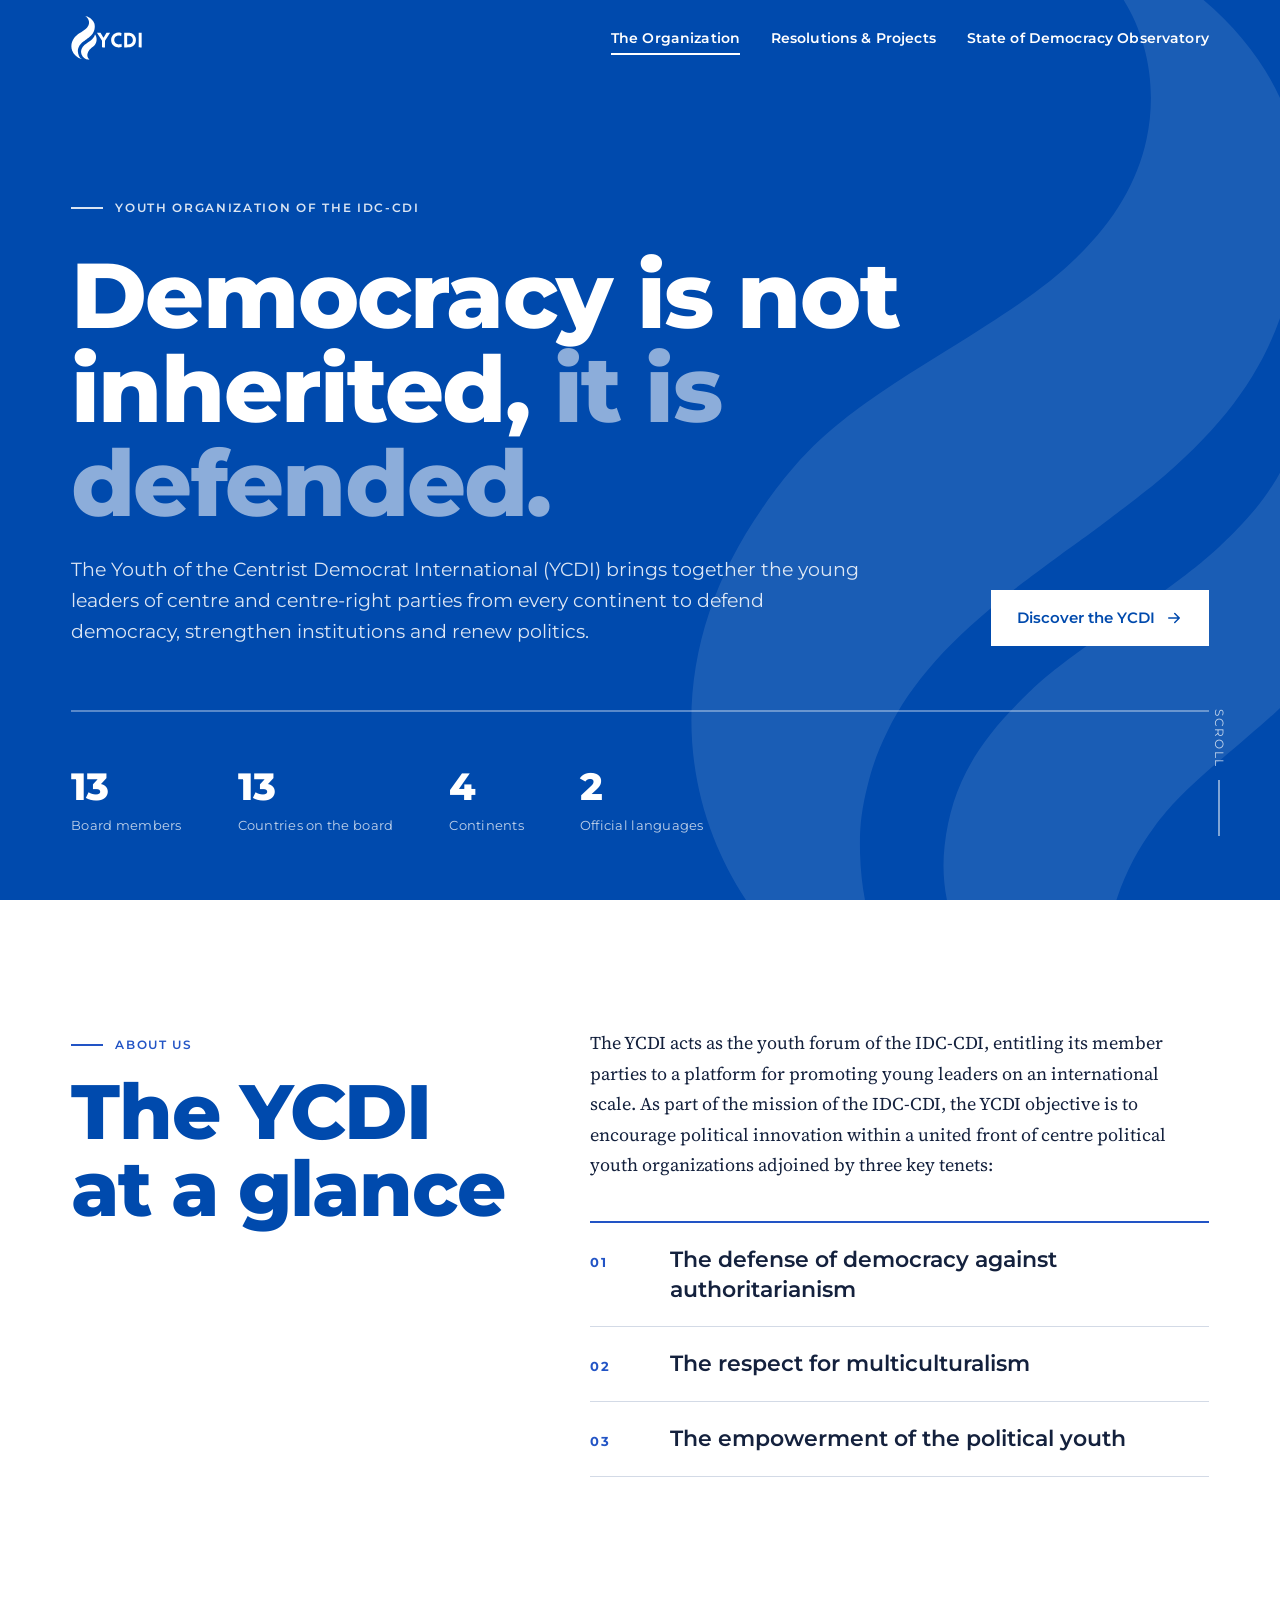
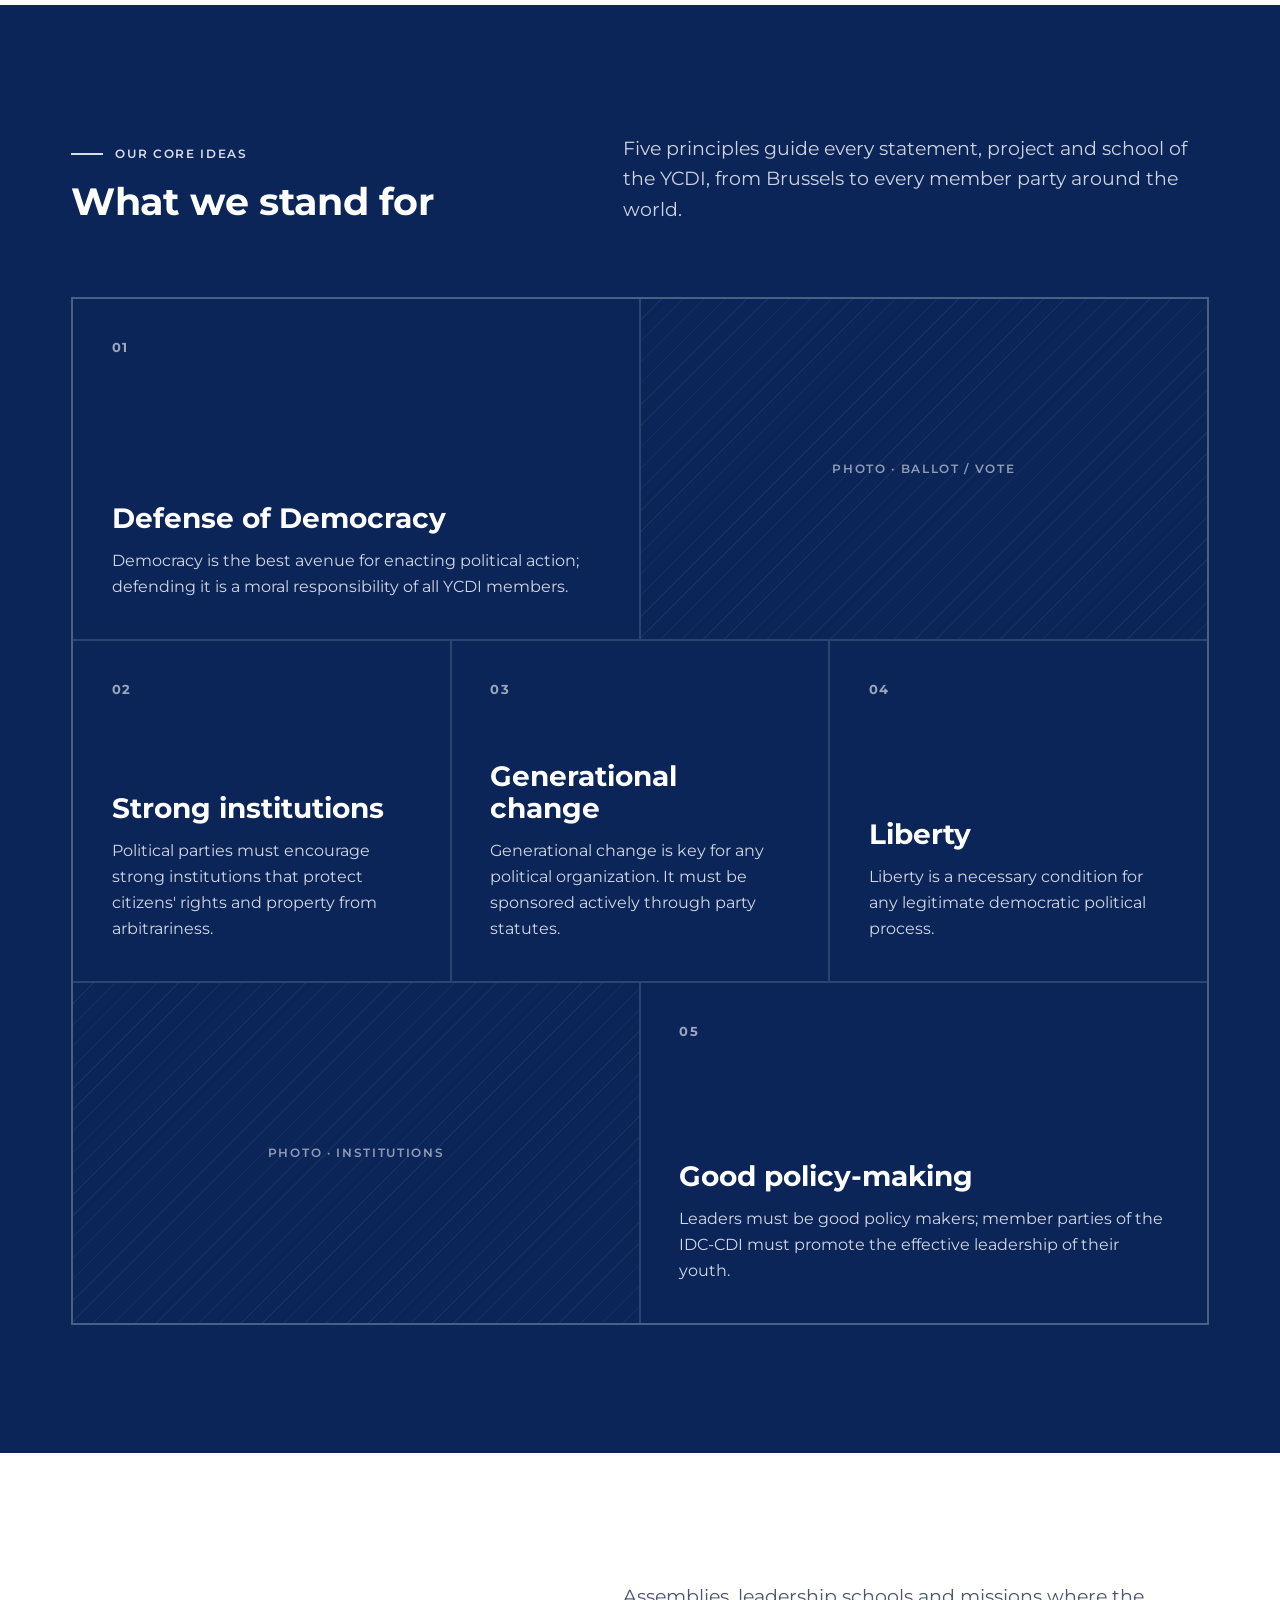
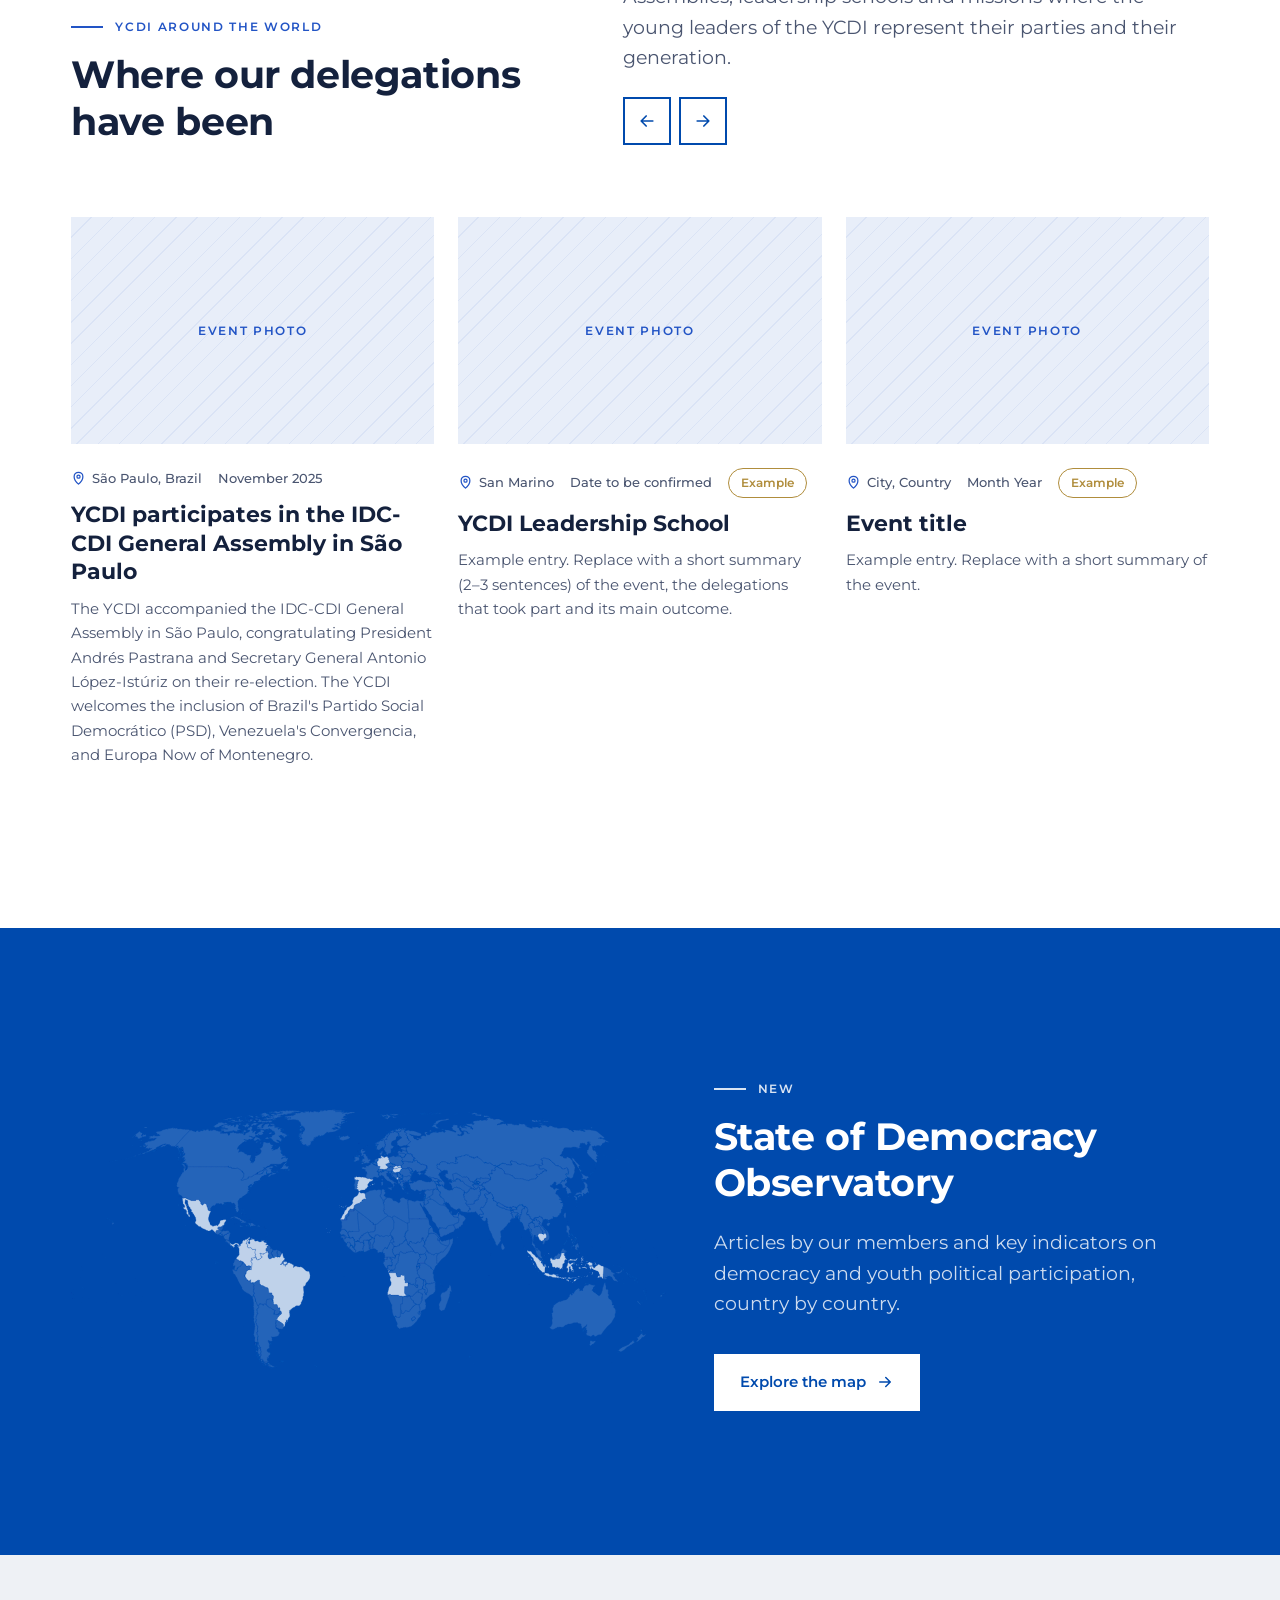
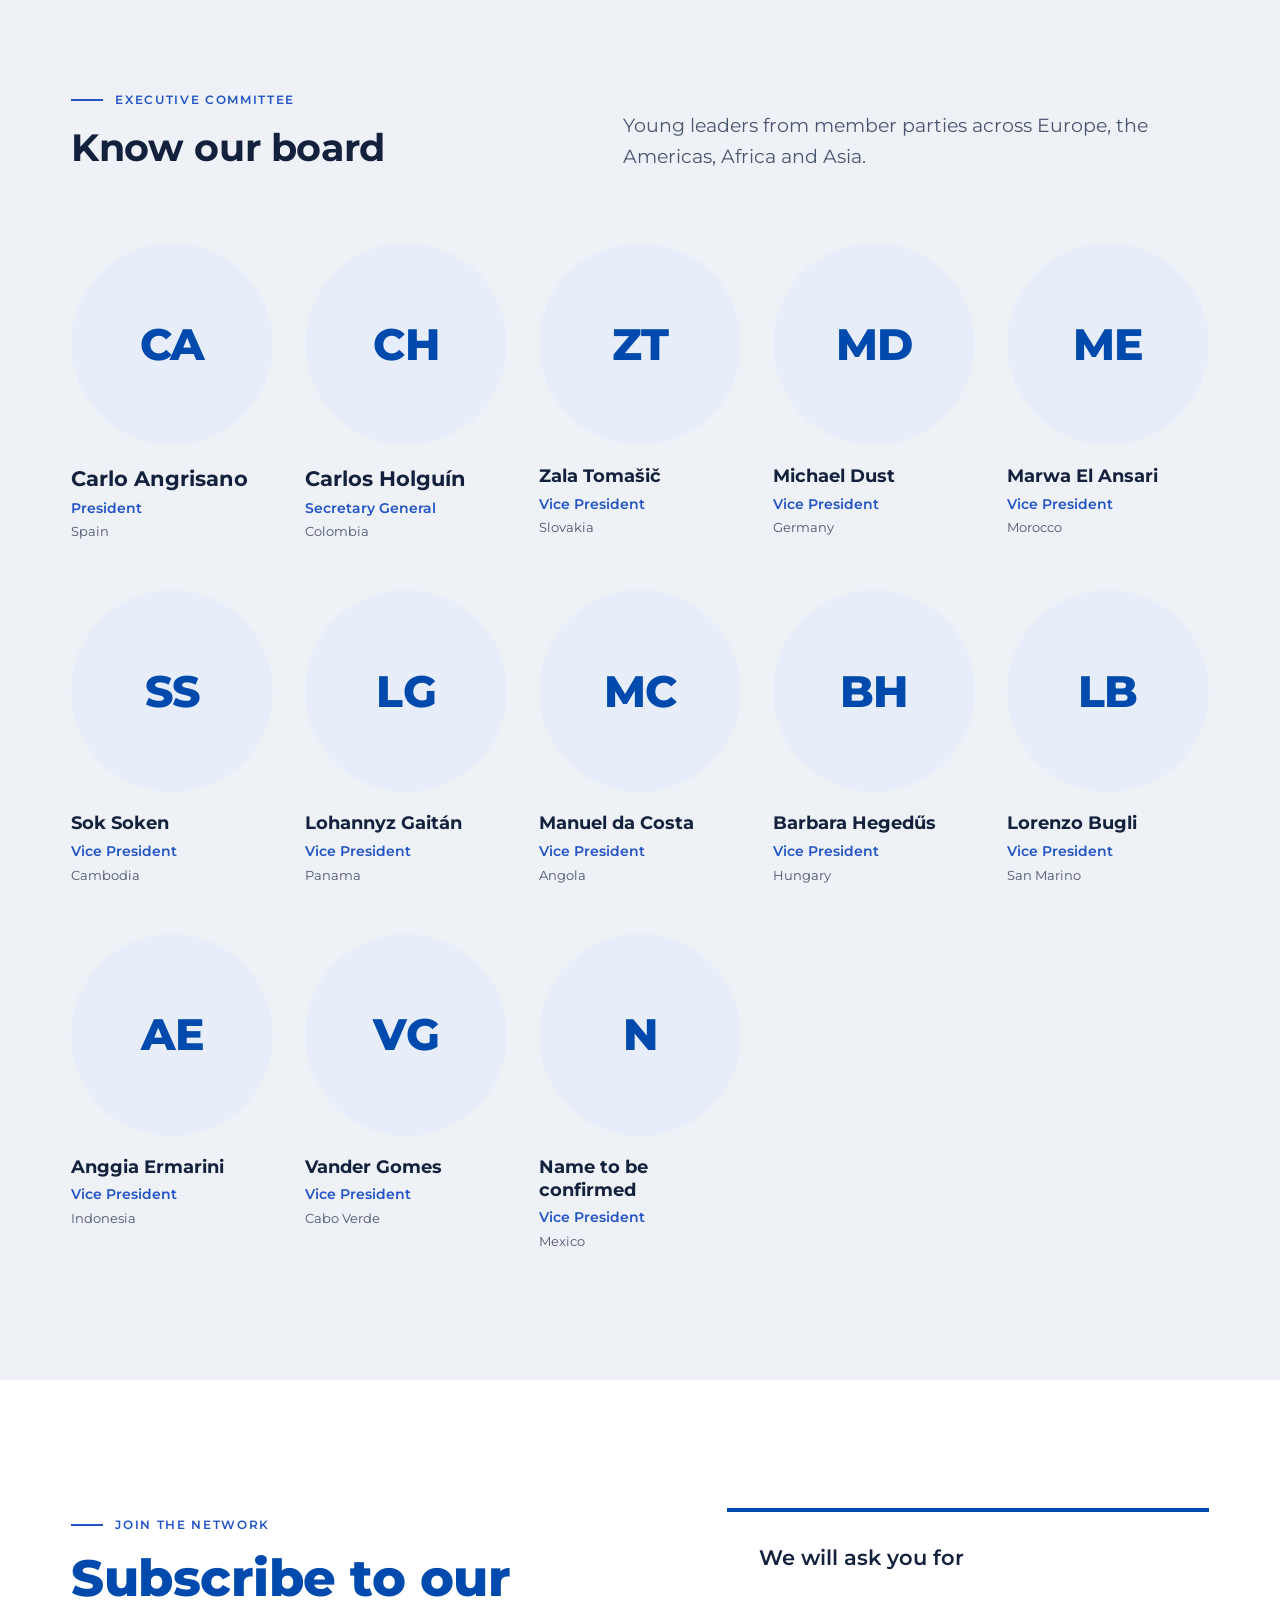
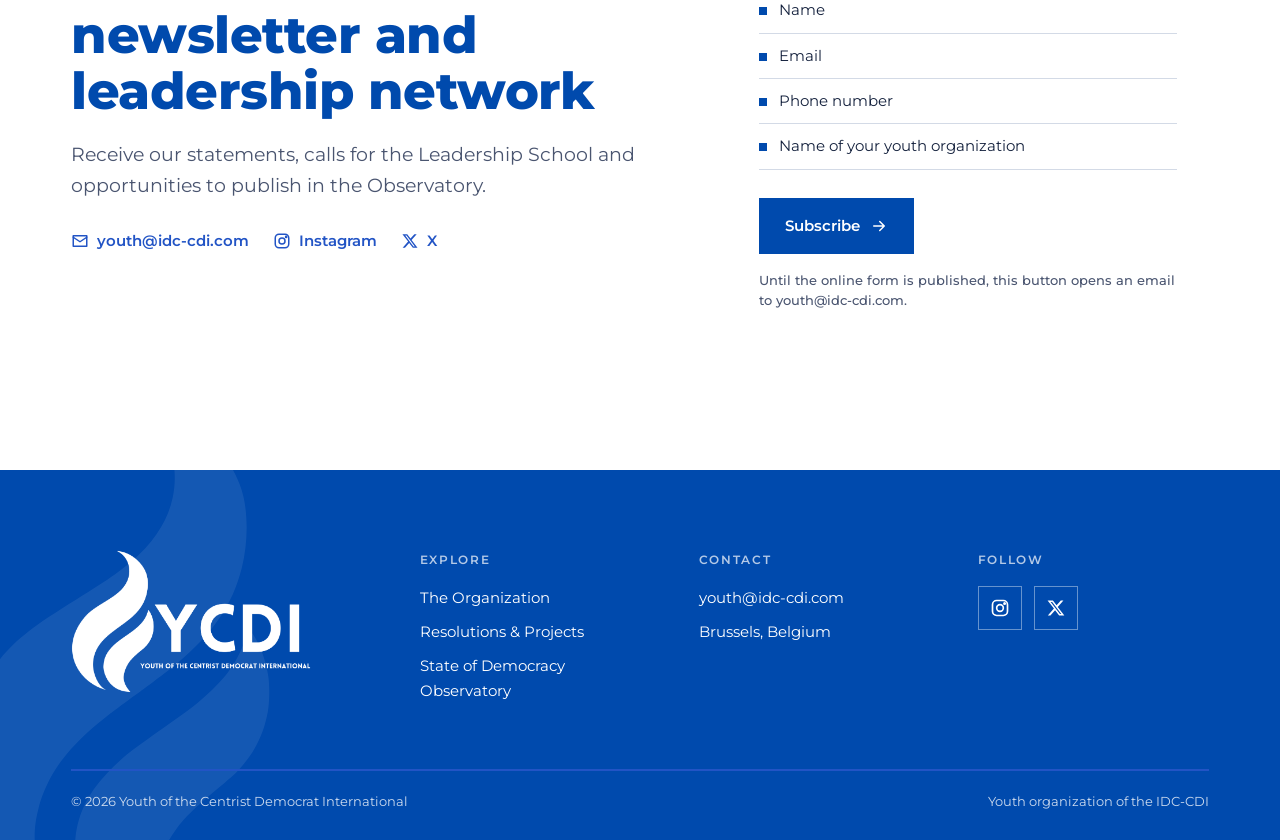
==== index.html @ afb4acb6 "Primera versión del sitio" ====
<!doctype html>
<html lang="en">
<head>
  <meta charset="utf-8">
  <meta name="viewport" content="width=device-width, initial-scale=1">
  <title>YCDI — Youth of the Centrist Democrat International</title>
  <meta name="description" content="The Youth of the Centrist Democrat International (YCDI) is the youth forum of the IDC-CDI: a platform for young leaders of centre and centre-right parties to defend democracy, strengthen institutions and renew politics.">
  <meta property="og:title" content="Youth of the Centrist Democrat International (YCDI)">
  <meta property="og:description" content="The youth forum of the IDC-CDI. Defending democracy, strong institutions and generational change.">
  <meta property="og:image" content="https://youthcdi.com/assets/logos/ycdi-logo-oficial.png">
  <meta name="theme-color" content="#004AAD">
  <link rel="icon" href="assets/logos/ycdi-isotipo.svg" type="image/svg+xml">
  <link rel="preconnect" href="https://fonts.googleapis.com">
  <link rel="preconnect" href="https://fonts.gstatic.com" crossorigin>
  <link href="https://fonts.googleapis.com/css2?family=Montserrat:wght@400;500;600;700;800&family=Source+Serif+4:ital,opsz,wght@0,8..60,400;0,8..60,600;1,8..60,400&display=swap" rel="stylesheet">
  <link rel="stylesheet" href="assets/css/main.css">
  <link rel="stylesheet" href="assets/css/home.css">
</head>
<body data-page="home">
  <header data-site-header></header>

  <main id="main">
    <!-- ===== HERO ===== -->
    <section class="hero hero--home on-blue">
      <img class="flame-mark" src="assets/logos/ycdi-isotipo-blanco.svg" alt="" aria-hidden="true">
      <div class="wrap hero__grid">
        <span class="antetitulo reveal">Youth organization of the IDC-CDI</span>
        <div class="hero__intro">
          <div>
            <h1 class="display reveal" style="--d:.1s">Democracy is not inherited, <em>it is defended.</em></h1>
            <p class="lead reveal" style="--d:.2s">The Youth of the Centrist Democrat International (YCDI) brings together the young leaders of centre and centre-right parties from every continent to defend democracy, strengthen institutions and renew politics.</p>
          </div>
          <a class="btn btn--light reveal" style="--d:.3s" href="#glance">Discover the YCDI <span data-icon="arrow"></span></a>
        </div>
        <div class="hero__rule reveal-line"></div>
        <div class="hero__meta reveal" style="--d:.35s">
          <div><strong data-count="13">13</strong><span>Board members</span></div>
          <div><strong data-count="13">13</strong><span>Countries on the board</span></div>
          <div><strong data-count="4">4</strong><span>Continents</span></div>
          <div><strong>2</strong><span>Official languages</span></div>
        </div>
      </div>
      <div class="scroll-cue" aria-hidden="true">Scroll</div>
    </section>

    <!-- ===== AT A GLANCE ===== -->
    <section class="section" id="glance">
      <div class="wrap glance">
        <div class="reveal">
          <span class="antetitulo">About us</span>
          <h2>The YCDI at a&nbsp;glance</h2>
        </div>
        <div>
          <p class="lectura reveal" style="--d:.1s">The YCDI acts as the youth forum of the IDC-CDI, entitling its member parties to a platform for promoting young leaders on an international scale. As part of the mission of the IDC-CDI, the YCDI objective is to encourage political innovation within a united front of centre political youth organizations adjoined by three key tenets:</p>
          <ol class="tenets">
            <li class="reveal" style="--d:.15s"><b>01</b><span>The defense of democracy against authoritarianism</span></li>
            <li class="reveal" style="--d:.2s"><b>02</b><span>The respect for multiculturalism</span></li>
            <li class="reveal" style="--d:.25s"><b>03</b><span>The empowerment of the political youth</span></li>
          </ol>
        </div>
      </div>
    </section>

    <!-- ===== CORE IDEAS ===== -->
    <section class="section section--deep" id="ideas">
      <div class="wrap">
        <div class="section__head">
          <div class="reveal">
            <span class="antetitulo light">Our core ideas</span>
            <h2>What we stand for</h2>
          </div>
          <p class="lead reveal" style="--d:.1s">Five principles guide every statement, project and school of the YCDI, from Brussels to every member party around the world.</p>
        </div>
        <div class="ideas">
          <article class="idea idea--wide reveal">
            <span class="idea__n">01</span>
            <div><h3>Defense of Democracy</h3><p>Democracy is the best avenue for enacting political action; defending it is a moral responsibility of all YCDI members.</p></div>
          </article>
          <div class="idea idea--wide idea--photo reveal" style="--d:.08s">
            <div class="ph ph--dark"><span>Photo · ballot / vote</span></div>
          </div>
          <article class="idea reveal">
            <span class="idea__n">02</span>
            <div><h3>Strong institutions</h3><p>Political parties must encourage strong institutions that protect citizens' rights and property from arbitrariness.</p></div>
          </article>
          <article class="idea reveal" style="--d:.08s">
            <span class="idea__n">03</span>
            <div><h3>Generational change</h3><p>Generational change is key for any political organization. It must be sponsored actively through party statutes.</p></div>
          </article>
          <article class="idea reveal" style="--d:.16s">
            <span class="idea__n">04</span>
            <div><h3>Liberty</h3><p>Liberty is a necessary condition for any legitimate democratic political process.</p></div>
          </article>
          <div class="idea idea--wide idea--photo reveal">
            <div class="ph ph--dark"><span>Photo · institutions</span></div>
          </div>
          <article class="idea idea--wide reveal" style="--d:.08s">
            <span class="idea__n">05</span>
            <div><h3>Good policy-making</h3><p>Leaders must be good policy makers; member parties of the IDC-CDI must promote the effective leadership of their youth.</p></div>
          </article>
        </div>
      </div>
    </section>

    <!-- ===== AROUND THE WORLD ===== -->
    <section class="section" id="world">
      <div class="wrap">
        <div class="section__head">
          <div class="reveal">
            <span class="antetitulo">YCDI around the world</span>
            <h2>Where our delegations have been</h2>
          </div>
          <div class="reveal" style="--d:.1s; display:flex; justify-content:space-between; align-items:end; gap:24px; flex-wrap:wrap">
            <p class="lead" style="margin:0">Assemblies, leadership schools and missions where the young leaders of the YCDI represent their parties and their generation.</p>
            <div class="events-nav" aria-label="Scroll events">
              <button type="button" data-ev="-1" aria-label="Previous" data-icon="arrow"></button>
              <button type="button" data-ev="1" aria-label="Next" data-icon="arrow"></button>
            </div>
          </div>
        </div>
        <div class="events" id="events" tabindex="0" aria-label="Recent events"></div>
      </div>
    </section>

    <!-- ===== OBSERVATORY TEASER ===== -->
    <section class="section section--blue" id="observatory-teaser">
      <div class="wrap teaser">
        <div class="teaser__map reveal" id="teaser-map" aria-hidden="true"></div>
        <div class="reveal" style="--d:.1s">
          <span class="antetitulo light">New</span>
          <h2 style="margin:16px 0 20px">State of Democracy Observatory</h2>
          <p class="lead">Articles by our members and key indicators on democracy and youth political participation, country by country.</p>
          <a class="btn btn--light" href="observatory.html" style="margin-top:16px">Explore the map <span data-icon="arrow"></span></a>
        </div>
      </div>
    </section>

    <!-- ===== BOARD ===== -->
    <section class="section section--alt" id="board">
      <div class="wrap">
        <div class="section__head">
          <div class="reveal">
            <span class="antetitulo">Executive Committee</span>
            <h2>Know our board</h2>
          </div>
          <p class="lead reveal" style="--d:.1s">Young leaders from member parties across Europe, the Americas, Africa and Asia.</p>
        </div>
        <div class="board" id="board-grid"></div>
      </div>
    </section>

    <!-- ===== NEWSLETTER ===== -->
    <section class="section" id="subscribe">
      <div class="wrap newsletter">
        <div class="reveal">
          <span class="antetitulo">Join the network</span>
          <h2>Subscribe to our newsletter and leadership network</h2>
          <p class="lead" style="margin-top:20px">Receive our statements, calls for the Leadership School and opportunities to publish in the Observatory.</p>
          <div class="contact-line">
            <a href="mailto:youth@idc-cdi.com" data-icon-before="mail">youth@idc-cdi.com</a>
            <a href="https://www.instagram.com/youth_idc_cdi/" target="_blank" rel="noopener" data-icon-before="instagram">Instagram</a>
            <a href="https://x.com/youth_idc_cdi" target="_blank" rel="noopener" data-icon-before="x">X</a>
          </div>
        </div>
        <div class="newsletter__card reveal" style="--d:.1s">
          <h3 style="margin-bottom:16px">We will ask you for</h3>
          <ul>
            <li>Name</li>
            <li>Email</li>
            <li>Phone number</li>
            <li>Name of your youth organization</li>
          </ul>
          <a class="btn" id="newsletter-btn" href="#" target="_blank" rel="noopener">Subscribe <span data-icon="arrow"></span></a>
          <p class="leyenda" id="newsletter-note" style="margin:16px 0 0"></p>
        </div>
      </div>
      <div class="wrap" id="newsletter-embed"></div>
    </section>
  </main>

  <footer data-site-footer></footer>

  <script src="assets/vendor/d3.min.js"></script>
  <script src="assets/vendor/topojson-client.min.js"></script>
  <script src="assets/js/site.js"></script>
  <script src="assets/js/home.js"></script>
</body>
</html>
---- assets/css/main.css ----
/* =========================================================
   YCDI — youthcdi.com
   Design tokens follow the YCDI brand manual v1.0 (Oct 2026)
   ========================================================= */
:root {
  --azul-ycdi: #004AAD;
  --sobre-azul: #FFFFFF;
  --azul-medio: #2254C5;
  --azul-profundo: #0B2559;
  --sobre-profundo: #FFFFFF;
  --azul-suave: #E8EEF9;
  --oro: #B08D3C;
  --superficie: #FFFFFF;
  --superficie-alt: #EEF1F5;
  --tinta: #14213D;
  --tinta-suave: #4A5570;
  --linea: #D3DAE6;
  --borde-control: #7D879C;
  --foco: #2254C5;
  --font-display: "Montserrat", "Helvetica Neue", Arial, sans-serif;
  --font-serif: "Source Serif 4", Georgia, "Times New Roman", serif;
  --space-1: 4px; --space-2: 8px; --space-3: 12px; --space-4: 16px;
  --space-6: 24px; --space-8: 32px; --space-12: 48px; --space-16: 64px;
  --space-24: 96px; --space-32: 128px;
  --filete: 2px; --filete-fino: 1px;
  --wrap: 1240px;
  --gutter: clamp(16px, 4vw, 64px);
  --header-h: 76px;
  --ease: cubic-bezier(.2,.7,.2,1);
}

*, *::before, *::after { box-sizing: border-box; }
html { scroll-behavior: smooth; -webkit-text-size-adjust: 100%; }
body {
  margin: 0;
  background: var(--superficie);
  color: var(--tinta);
  font-family: var(--font-display);
  font-size: 16px;
  line-height: 1.625;
  -webkit-font-smoothing: antialiased;
  overflow-x: hidden;
}
img, svg { display: block; max-width: 100%; }
a { color: var(--azul-medio); text-decoration: none; }
a:hover { text-decoration: underline; text-underline-offset: 3px; }
:focus-visible { outline: 3px solid var(--foco); outline-offset: 3px; }
button { font: inherit; cursor: pointer; }
::selection { background: var(--azul-ycdi); color: #fff; }

.wrap { width: 100%; max-width: var(--wrap); margin: 0 auto; padding: 0 var(--gutter); }
.sr-only { position: absolute; width: 1px; height: 1px; overflow: hidden; clip: rect(0 0 0 0); white-space: nowrap; }
.skip { position: absolute; left: -999px; top: 8px; background: var(--azul-profundo); color: #fff; padding: 8px 16px; z-index: 100; }
.skip:focus { left: 8px; }

/* ---------- Type ---------- */
.antetitulo {
  font-size: 12px; line-height: 16px; letter-spacing: .14em;
  text-transform: uppercase; font-weight: 600; color: var(--azul-medio);
  display: inline-flex; align-items: center; gap: 12px;
}
.antetitulo::before { content: ""; width: 32px; height: var(--filete); background: currentColor; }
.on-blue .antetitulo, .antetitulo.light { color: rgba(255,255,255,.85); }
.display { font-size: clamp(44px, 7.2vw, 96px); line-height: 1.02; font-weight: 800; letter-spacing: -.02em; margin: 0; }
h1, .h1 { font-size: clamp(34px, 4.4vw, 56px); line-height: 1.12; font-weight: 700; letter-spacing: -.015em; margin: 0; }
h2, .h2 { font-size: clamp(26px, 3vw, 38px); line-height: 1.22; font-weight: 700; letter-spacing: -.01em; margin: 0; }
h3, .h3 { font-size: 21px; line-height: 28px; font-weight: 600; margin: 0; }
.lead { font-size: clamp(17px, 1.5vw, 20px); line-height: 1.6; color: var(--tinta-suave); max-width: 62ch; }
.lectura { font-family: var(--font-serif); font-size: 18px; line-height: 1.7; }
.leyenda { font-size: 13px; line-height: 20px; font-weight: 500; color: var(--tinta-suave); }
.text-blue { color: var(--azul-ycdi); }

/* ---------- Buttons ---------- */
.btn {
  display: inline-flex; align-items: center; gap: 10px;
  padding: 14px 24px; border: var(--filete) solid var(--azul-ycdi);
  background: var(--azul-ycdi); color: #fff; font-weight: 600; font-size: 15px;
  border-radius: 0; transition: background .2s, color .2s, transform .2s var(--ease);
}
.btn:hover { background: var(--azul-profundo); border-color: var(--azul-profundo); text-decoration: none; }
.btn svg { width: 18px; height: 18px; transition: transform .2s var(--ease); }
.btn:hover svg { transform: translateX(3px); }
.btn--ghost { background: transparent; color: var(--azul-ycdi); }
.btn--ghost:hover { background: var(--azul-ycdi); color: #fff; }
.btn--light { background: #fff; color: var(--azul-ycdi); border-color: #fff; }
.btn--light:hover { background: transparent; color: #fff; border-color: #fff; }
.btn--sm { padding: 9px 16px; font-size: 14px; }

/* ---------- Header ---------- */
.site-header {
  position: fixed; inset: 0 0 auto 0; z-index: 50; height: var(--header-h);
  display: flex; align-items: center;
  transition: background .3s, box-shadow .3s, height .3s;
}
.site-header .wrap { display: flex; align-items: center; justify-content: space-between; gap: 24px; }
.brand { display: flex; align-items: center; height: 44px; }
.brand img { height: 44px; width: auto; }
.brand .logo-blue { display: none; }
.nav { display: flex; gap: clamp(16px, 2.4vw, 36px); align-items: center; }
.nav a {
  color: #fff; font-weight: 600; font-size: 14px; letter-spacing: .01em;
  position: relative; padding: 6px 0;
}
.nav a::after {
  content: ""; position: absolute; left: 0; right: 100%; bottom: 0; height: var(--filete);
  background: currentColor; transition: right .3s var(--ease);
}
.nav a:hover { text-decoration: none; }
.nav a:hover::after, .nav a[aria-current="page"]::after { right: 0; }
.menu-btn { display: none; background: none; border: 0; color: #fff; padding: 8px; }
.menu-btn svg { width: 26px; height: 26px; }

/* Solid state (after scroll or on light pages) */
.site-header.is-solid { background: rgba(255,255,255,.97); box-shadow: 0 1px 0 var(--linea); backdrop-filter: saturate(1.4) blur(8px); }
.site-header.is-solid .logo-white { display: none; }
.site-header.is-solid .logo-blue { display: block; }
.site-header.is-solid .nav a { color: var(--tinta); }
.site-header.is-solid .nav a[aria-current="page"] { color: var(--azul-ycdi); }
.site-header.is-solid .menu-btn { color: var(--azul-ycdi); }

@media (max-width: 820px) {
  .menu-btn { display: block; }
  .nav {
    position: fixed; inset: var(--header-h) 0 auto 0; flex-direction: column; align-items: stretch;
    gap: 0; background: var(--azul-profundo); padding: 8px var(--gutter) 24px;
    transform: translateY(-8px); opacity: 0; pointer-events: none; transition: .25s var(--ease);
  }
  .nav a { color: #fff !important; padding: 16px 0; font-size: 18px; border-bottom: 1px solid rgba(255,255,255,.12); }
  .nav a::after { display: none; }
  .nav.is-open { transform: none; opacity: 1; pointer-events: auto; }
}

/* ---------- Hero (shared) ---------- */
.hero {
  position: relative; overflow: hidden; isolation: isolate;
  background: var(--azul-ycdi); color: #fff;
  min-height: 100svh; display: flex; align-items: flex-end;
  padding: calc(var(--header-h) + 48px) 0 var(--space-16);
}
.hero--compact { min-height: 62svh; }
.hero .flame-mark {
  position: absolute; z-index: -1; pointer-events: none;
  right: -6vw; top: -8vh; height: 128%; width: auto; opacity: .1;
  transform: translateY(var(--parallax, 0px));
}
.hero__grid { display: grid; grid-template-columns: 1fr; gap: 32px; width: 100%; }
.hero h1, .hero .display { color: #fff; }
.hero .lead { color: rgba(255,255,255,.86); }
.hero__rule { height: var(--filete); background: var(--azul-medio); width: 100%; margin: 32px 0 24px; transform-origin: left; }
.on-blue .hero__rule { background: rgba(255,255,255,.35); }
.hero__meta { display: flex; flex-wrap: wrap; gap: 32px 56px; }
.hero__meta div { display: flex; flex-direction: column; }
.hero__meta strong { font-size: clamp(28px, 3vw, 40px); font-weight: 800; line-height: 1; }
.hero__meta span { font-size: 13px; color: rgba(255,255,255,.75); margin-top: 8px; letter-spacing: .02em; }
.scroll-cue {
  position: absolute; right: var(--gutter); bottom: var(--space-16);
  color: rgba(255,255,255,.75); font-size: 12px; letter-spacing: .14em; text-transform: uppercase;
  writing-mode: vertical-rl; display: flex; align-items: center; gap: 12px;
}
.scroll-cue::after { content: ""; width: var(--filete); height: 56px; background: rgba(255,255,255,.5); animation: cue 2.4s var(--ease) infinite; transform-origin: top; }
@keyframes cue { 0% { transform: scaleY(0); } 50% { transform: scaleY(1); transform-origin: top; } 51% { transform-origin: bottom; } 100% { transform: scaleY(0); transform-origin: bottom; } }
@media (max-width: 820px) { .scroll-cue { display: none; } }

/* ---------- Sections ---------- */
.section { padding: clamp(72px, 10vw, 140px) 0; position: relative; }
.section--alt { background: var(--superficie-alt); }
.section--deep { background: var(--azul-profundo); color: #fff; }
.section--blue { background: var(--azul-ycdi); color: #fff; }
.section__head { display: grid; grid-template-columns: minmax(0, 5fr) minmax(0, 6fr); gap: 32px 64px; align-items: end; margin-bottom: clamp(40px, 6vw, 72px); }
.section__head h2 { margin-top: 16px; }
.section__head .lead { margin: 0; }
@media (max-width: 900px) { .section__head { grid-template-columns: 1fr; } }
.section--deep .lead, .section--blue .lead { color: rgba(255,255,255,.8); }

/* Placeholder image (until real photography arrives) */
.ph {
  position: relative; overflow: hidden; background: var(--azul-suave);
  display: grid; place-items: center; color: var(--azul-medio);
}
.ph::before {
  content: ""; position: absolute; inset: 0;
  background: repeating-linear-gradient(135deg, transparent 0 14px, rgba(34,84,197,.07) 14px 15px);
}
.ph > span { position: relative; font-size: 12px; letter-spacing: .14em; text-transform: uppercase; font-weight: 600; text-align: center; padding: 0 16px; }
.ph--dark { background: var(--azul-profundo); color: rgba(255,255,255,.55); }
.ph--dark::before { background: repeating-linear-gradient(135deg, transparent 0 14px, rgba(255,255,255,.05) 14px 15px); }
.ph img { position: absolute; inset: 0; width: 100%; height: 100%; object-fit: cover; }

/* Tags / pills */
.pill { display: inline-flex; align-items: center; gap: 6px; padding: 4px 12px; border-radius: 999px; font-size: 12px; font-weight: 600; background: var(--azul-suave); color: var(--azul-ycdi); white-space: nowrap; }
.pill--sample { background: #fff; color: var(--oro); border: 1px solid var(--oro); }
.tag { font-size: 11px; letter-spacing: .14em; text-transform: uppercase; font-weight: 700; color: var(--azul-medio); }

/* ---------- Reveal on scroll ---------- */
.reveal { opacity: 0; transform: translateY(28px); transition: opacity .9s var(--ease), transform .9s var(--ease); transition-delay: var(--d, 0s); }
.reveal.is-in { opacity: 1; transform: none; }
.reveal-line { transform: scaleX(0); transition: transform 1.2s var(--ease) .2s; transform-origin: left; }
.reveal-line.is-in { transform: scaleX(1); }
@media (prefers-reduced-motion: reduce) {
  html { scroll-behavior: auto; }
  .reveal, .reveal-line { opacity: 1; transform: none; transition: none; }
  .hero .flame-mark { transform: none !important; }
  .scroll-cue::after { animation: none; }
}

/* ---------- Footer ---------- */
.site-footer { background: var(--azul-ycdi); color: #fff; position: relative; overflow: hidden; isolation: isolate; }
.site-footer .flame-mark { position: absolute; z-index: -1; left: -4%; bottom: -30%; height: 150%; opacity: .08; }
.footer__top { display: grid; grid-template-columns: minmax(0, 1.3fr) repeat(3, minmax(0, 1fr)); gap: 48px; padding: 80px 0 56px; }
.footer__logo img { width: 240px; height: auto; }
.footer__col h4 { margin: 0 0 16px; font-size: 12px; letter-spacing: .14em; text-transform: uppercase; color: rgba(255,255,255,.7); font-weight: 600; }
.footer__col a, .footer__col p { display: block; color: #fff; font-size: 15px; margin: 0 0 10px; }
.footer__social { display: flex; gap: 12px; margin-top: 4px; }
.footer__social a { width: 44px; height: 44px; display: grid; place-items: center; border: 1px solid rgba(255,255,255,.4); transition: background .2s, border-color .2s; margin: 0; }
.footer__social a:hover { background: #fff; color: var(--azul-ycdi); border-color: #fff; }
.footer__social svg { width: 20px; height: 20px; }
.footer__bottom { border-top: var(--filete) solid var(--azul-medio); padding: 20px 0 28px; display: flex; justify-content: space-between; flex-wrap: wrap; gap: 12px; font-size: 13px; color: rgba(255,255,255,.8); }
@media (max-width: 900px) { .footer__top { grid-template-columns: 1fr 1fr; } .footer__logo { grid-column: 1 / -1; } }
@media (max-width: 520px) { .footer__top { grid-template-columns: 1fr; } }

/* Filter chips (pills: only for lists of countries, types, members) */
.chips { display: flex; flex-wrap: wrap; gap: 8px; }
.chip { border: 1px solid var(--linea); background: #fff; color: var(--tinta); padding: 8px 16px; font-size: 14px; font-weight: 600; border-radius: 999px; transition: .2s; }
.chip:hover { border-color: var(--azul-ycdi); color: var(--azul-ycdi); }
.chip[aria-pressed="true"] { background: var(--azul-ycdi); border-color: var(--azul-ycdi); color: #fff; }
.chip small { font-weight: 500; opacity: .7; margin-left: 4px; }

/* Sample-data banner */
.sample-note { display: flex; gap: 12px; align-items: flex-start; border-left: 3px solid var(--oro); background: #fff; padding: 12px 16px; font-size: 13px; color: var(--tinta-suave); }
.sample-note strong { color: var(--tinta); }
---- assets/css/home.css ----
/* ---------- Home ---------- */
.hero--home .display { max-width: 15ch; }
.hero--home .display em { font-style: normal; color: rgba(255,255,255,.55); }
.hero__intro { display: grid; grid-template-columns: minmax(0, 1fr) auto; align-items: end; gap: 32px; }
.hero__intro .lead { margin: 24px 0 0; }
@media (max-width: 820px) { .hero__intro { grid-template-columns: 1fr; } }

/* At a glance */
.glance { display: grid; grid-template-columns: minmax(0, 5fr) minmax(0, 7fr); gap: clamp(32px, 6vw, 96px); align-items: start; }
.glance h2 { font-size: clamp(40px, 6vw, 80px); line-height: 1; font-weight: 800; letter-spacing: -.02em; color: var(--azul-ycdi); margin-top: 20px; }
.glance .lectura { margin: 0 0 40px; color: var(--tinta); }
.tenets { list-style: none; margin: 0; padding: 0; border-top: var(--filete) solid var(--azul-medio); }
.tenets li { display: grid; grid-template-columns: 64px 1fr; gap: 16px; padding: 22px 0; border-bottom: 1px solid var(--linea); align-items: baseline; }
.tenets b { font-size: 13px; letter-spacing: .14em; color: var(--azul-medio); font-weight: 700; }
.tenets span { font-size: clamp(18px, 1.8vw, 22px); font-weight: 600; line-height: 1.35; }
@media (max-width: 900px) { .glance { grid-template-columns: 1fr; } }

/* Core ideas */
.ideas { display: grid; grid-template-columns: repeat(12, minmax(0, 1fr)); gap: 2px; background: rgba(255,255,255,.14); border: 2px solid rgba(255,255,255,.14); }
.idea {
  grid-column: span 4; background: var(--azul-profundo); padding: clamp(28px, 3vw, 44px);
  min-height: 340px; display: flex; flex-direction: column; justify-content: space-between; gap: 24px;
  position: relative; overflow: hidden; transition: background .35s var(--ease);
}
.idea:hover { background: var(--azul-ycdi); }
.idea__n { font-size: 13px; letter-spacing: .14em; font-weight: 700; color: rgba(255,255,255,.6); }
.idea h3 { font-size: clamp(24px, 2.2vw, 32px); line-height: 1.15; font-weight: 700; margin-bottom: 14px; }
.idea p { margin: 0; color: rgba(255,255,255,.82); font-size: 16px; }
.idea--wide { grid-column: span 6; }
.idea--photo { padding: 0; }
.idea--photo .ph { position: absolute; inset: 0; }
@media (max-width: 1000px) { .idea, .idea--wide { grid-column: span 6; } }
@media (max-width: 640px) { .idea, .idea--wide { grid-column: span 12; min-height: 260px; } }

/* Around the world (events) */
.events { display: grid; grid-auto-flow: column; grid-auto-columns: minmax(300px, 44%); gap: 24px; overflow-x: auto; scroll-snap-type: x mandatory; padding-bottom: 24px; scrollbar-width: thin; scrollbar-color: var(--azul-medio) var(--linea); }
.events::-webkit-scrollbar { height: 4px; }
.events::-webkit-scrollbar-track { background: var(--linea); }
.events::-webkit-scrollbar-thumb { background: var(--azul-medio); }
.event { scroll-snap-align: start; display: flex; flex-direction: column; background: #fff; }
.event .ph { aspect-ratio: 16 / 10; }
.event__body { padding: 24px 0 8px; }
.event__meta { display: flex; gap: 16px; flex-wrap: wrap; align-items: center; font-size: 13px; color: var(--tinta-suave); margin-bottom: 12px; font-weight: 500; }
.event__meta span { display: inline-flex; align-items: center; gap: 6px; }
.event__meta svg { width: 15px; height: 15px; color: var(--azul-medio); }
.event h3 { font-size: 22px; line-height: 1.3; font-weight: 700; color: var(--tinta); margin-bottom: 10px; }
.event p { margin: 0; color: var(--tinta-suave); font-size: 15px; }
.events-nav { display: flex; gap: 8px; }
.events-nav button { width: 48px; height: 48px; border: var(--filete) solid var(--azul-ycdi); background: #fff; color: var(--azul-ycdi); display: grid; place-items: center; }
.events-nav button:hover { background: var(--azul-ycdi); color: #fff; }
.events-nav button svg { width: 20px; height: 20px; }
.events-nav button:first-child svg { transform: rotate(180deg); }
@media (max-width: 700px) { .events { grid-auto-columns: 86%; } }

/* Board */
.board { display: grid; grid-template-columns: repeat(auto-fill, minmax(200px, 1fr)); gap: 48px 32px; }
.member { text-align: left; }
.member__photo {
  width: 100%; aspect-ratio: 1; border-radius: 50%; overflow: hidden; position: relative;
  background: var(--azul-suave); display: grid; place-items: center; margin-bottom: 20px;
  transition: transform .4s var(--ease);
}
.member__photo::after { content: ""; position: absolute; inset: 0; border-radius: 50%; box-shadow: inset 0 0 0 0 var(--azul-ycdi); transition: box-shadow .3s var(--ease); }
.member:hover .member__photo::after { box-shadow: inset 0 0 0 6px var(--azul-ycdi); }
.member__photo img { position: absolute; inset: 0; width: 100%; height: 100%; object-fit: cover; }
.member__initials { font-size: 44px; font-weight: 800; color: var(--azul-ycdi); letter-spacing: -.02em; }
.member h3 { font-size: 18px; line-height: 1.3; font-weight: 700; }
.member__role { font-size: 14px; color: var(--azul-medio); font-weight: 600; margin-top: 4px; }
.member__country { font-size: 13px; color: var(--tinta-suave); margin-top: 2px; }
.member--lead h3 { font-size: 21px; }

/* Observatory teaser */
.teaser { display: grid; grid-template-columns: minmax(0, 6fr) minmax(0, 5fr); gap: 48px; align-items: center; }
.teaser__map { position: relative; aspect-ratio: 16 / 10; }
.teaser__map svg { width: 100%; height: 100%; }
.teaser__map path { fill: rgba(255,255,255,.14); stroke: var(--azul-ycdi); stroke-width: .4; }
.teaser__map path.has { fill: rgba(255,255,255,.75); }
@media (max-width: 900px) { .teaser { grid-template-columns: 1fr; } }

/* Newsletter */
.newsletter { display: grid; grid-template-columns: minmax(0, 6fr) minmax(0, 5fr); gap: clamp(32px, 6vw, 96px); align-items: start; }
.newsletter h2 { font-size: clamp(32px, 4vw, 52px); line-height: 1.1; font-weight: 800; color: var(--azul-ycdi); margin-top: 16px; }
.newsletter__card { background: #fff; border-top: 4px solid var(--azul-ycdi); padding: 32px; }
.newsletter__card ul { list-style: none; padding: 0; margin: 0 0 28px; }
.newsletter__card li { display: flex; gap: 12px; padding: 10px 0; border-bottom: 1px solid var(--linea); font-size: 15px; }
.newsletter__card li::before { content: ""; flex: none; width: 8px; height: 8px; margin-top: 9px; background: var(--azul-ycdi); }
.newsletter__embed { width: 100%; min-height: 640px; border: 0; background: #fff; margin-top: 32px; }
.contact-line { display: flex; flex-wrap: wrap; gap: 24px; margin-top: 28px; font-size: 15px; }
.contact-line a { display: inline-flex; gap: 8px; align-items: center; font-weight: 600; }
.contact-line svg { width: 18px; height: 18px; }
@media (max-width: 900px) { .newsletter { grid-template-columns: 1fr; } }
.hero__intro > .btn { justify-self: start; }
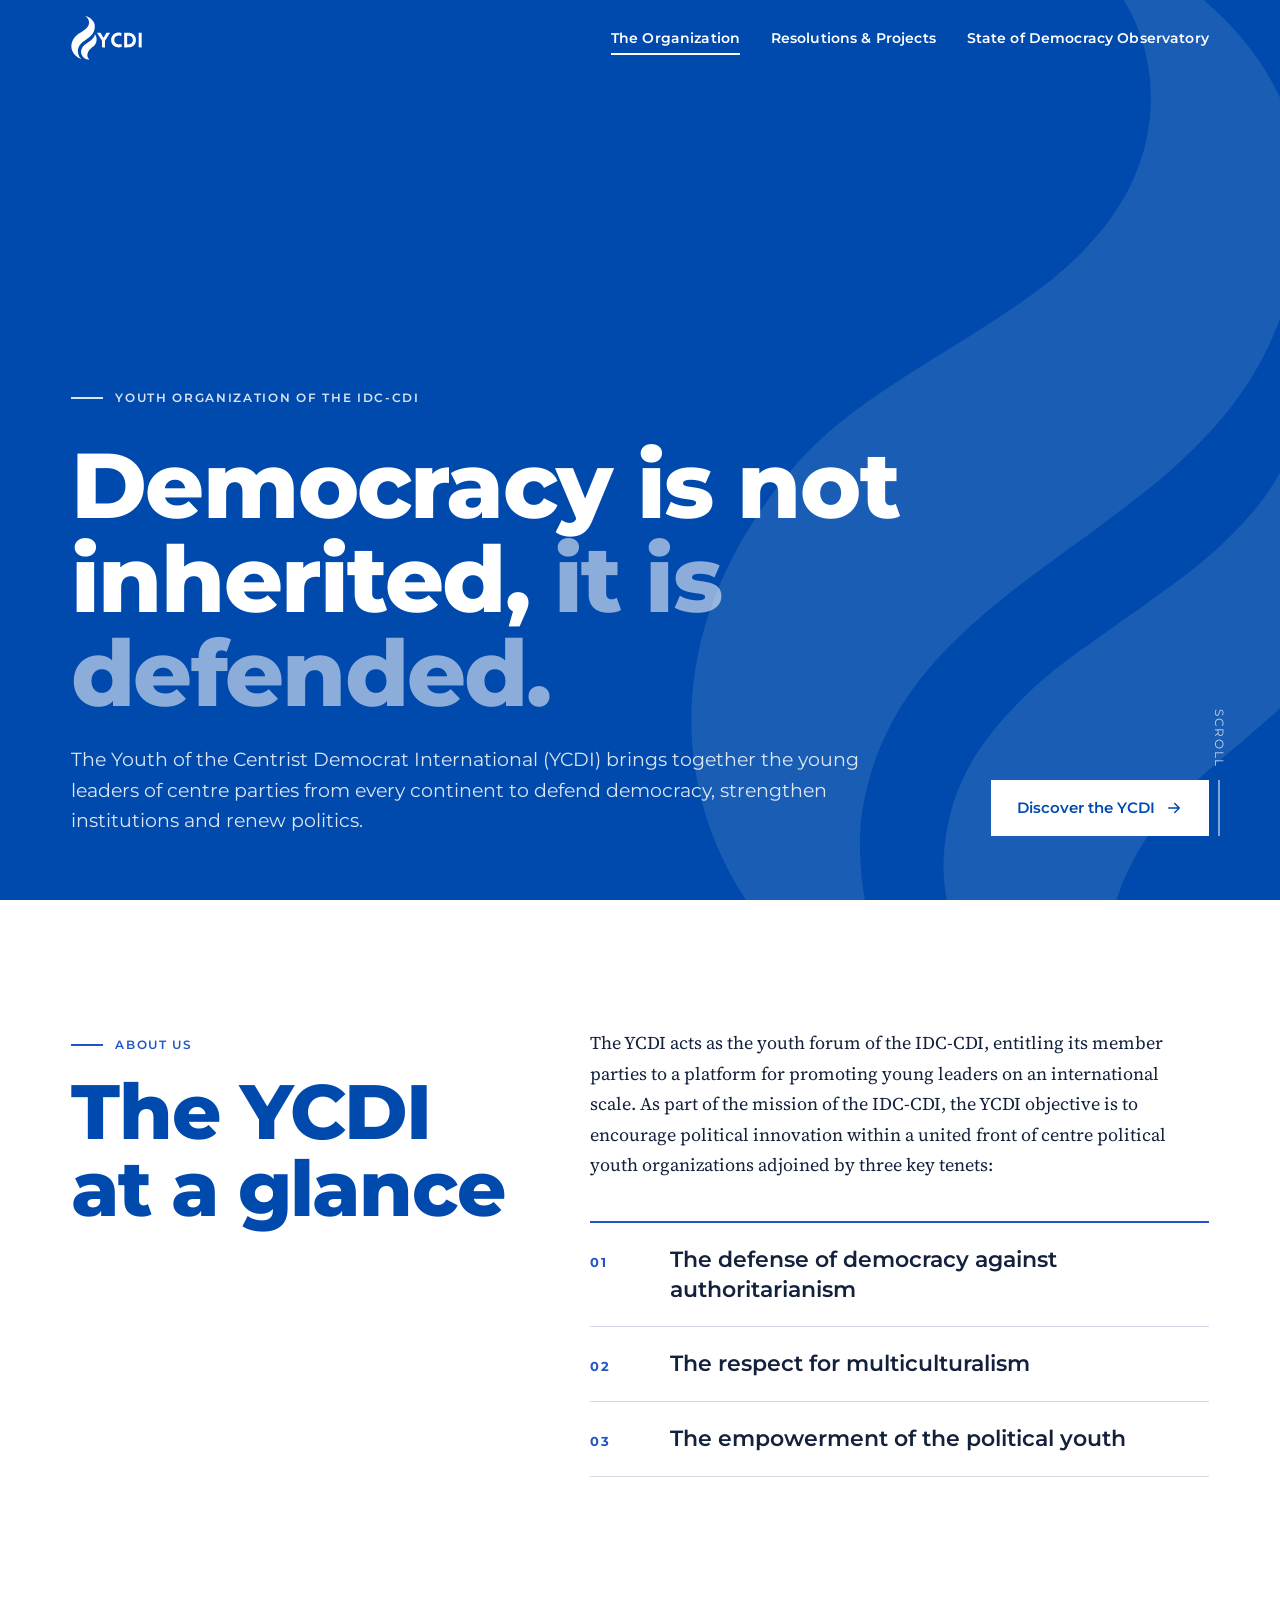
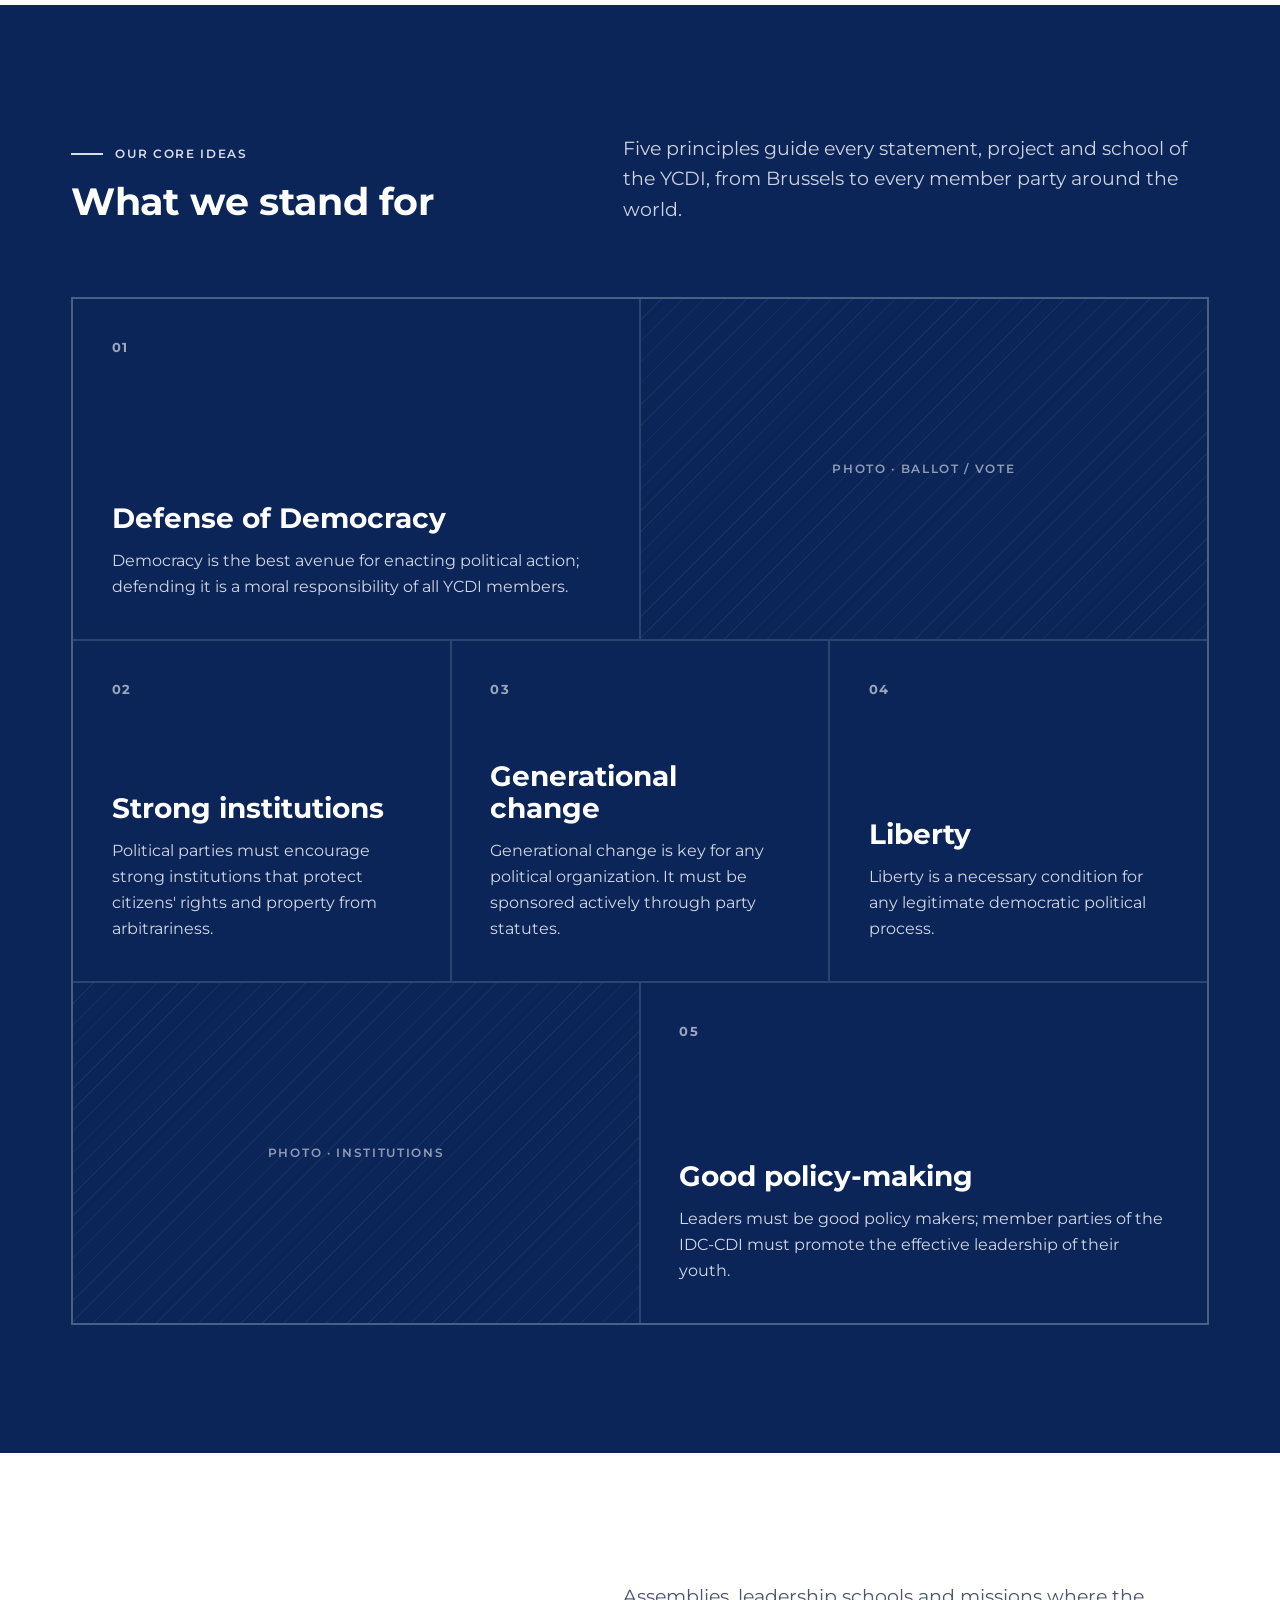
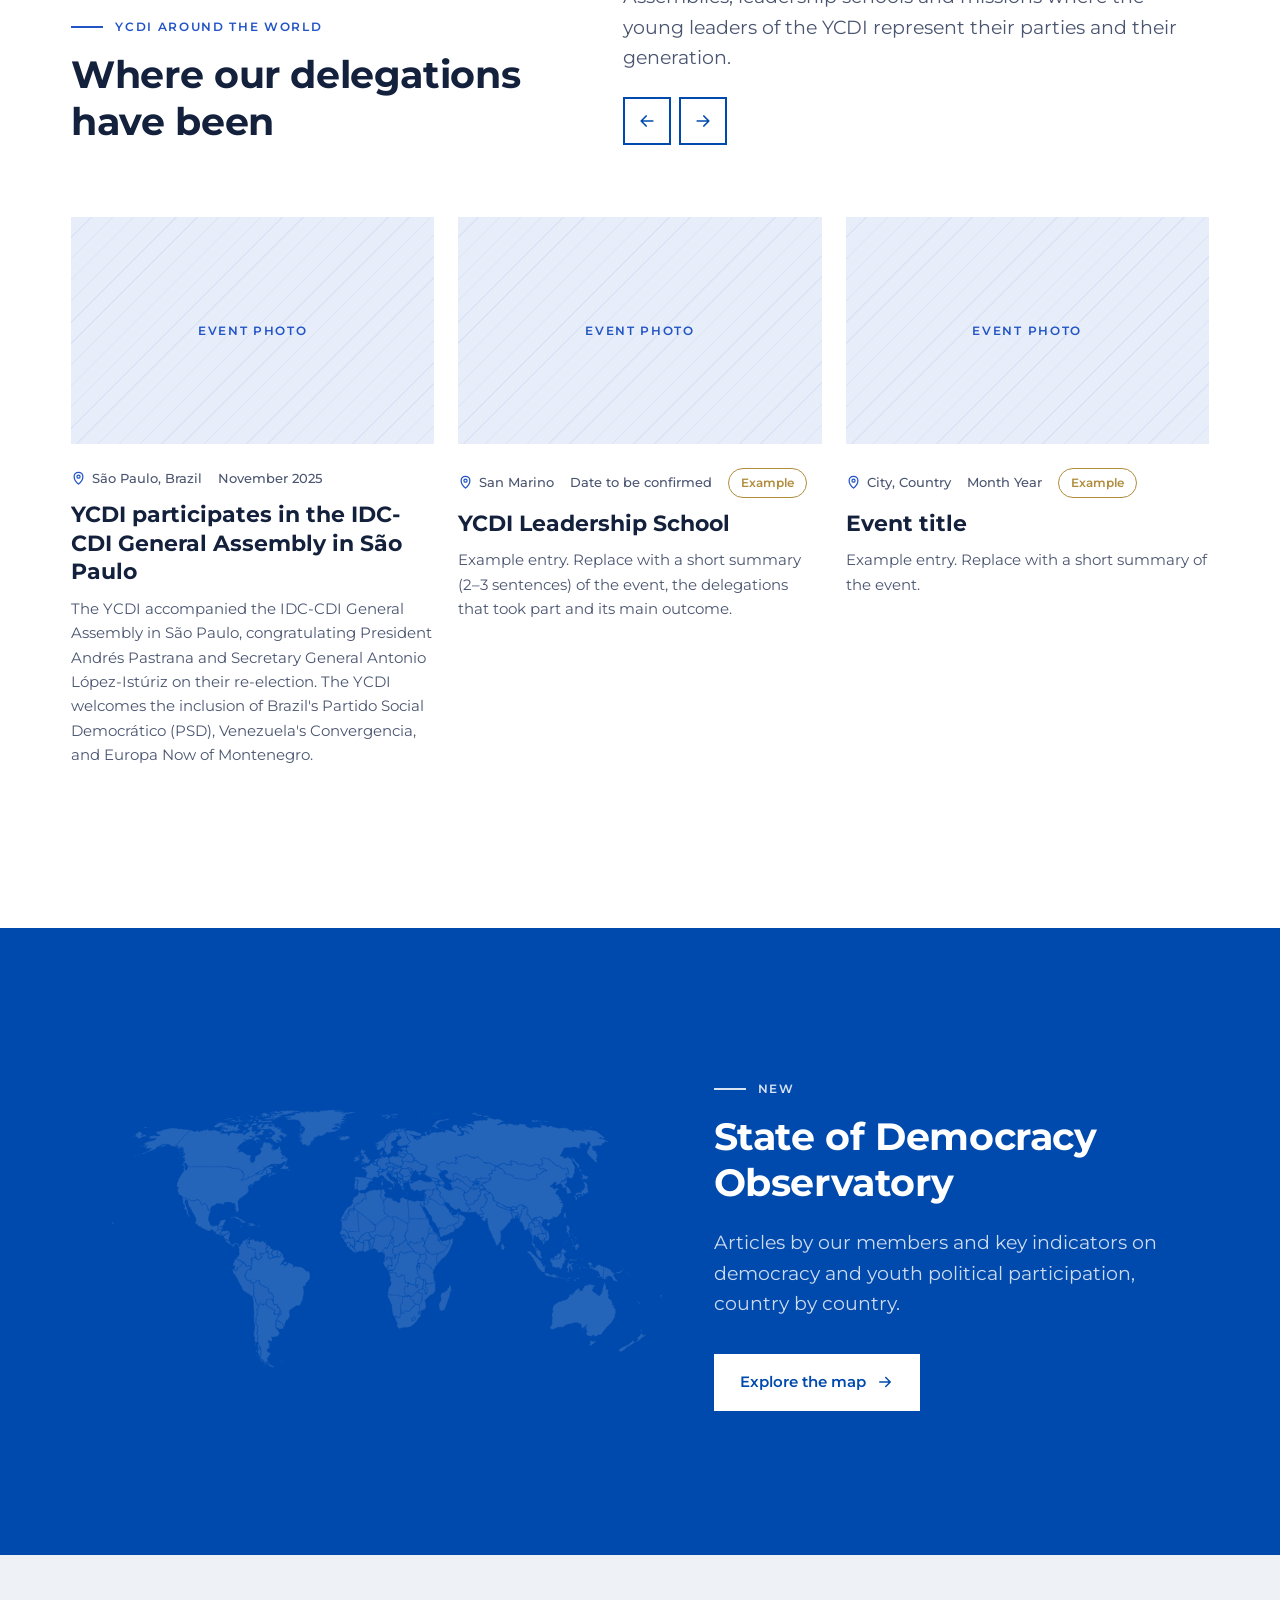
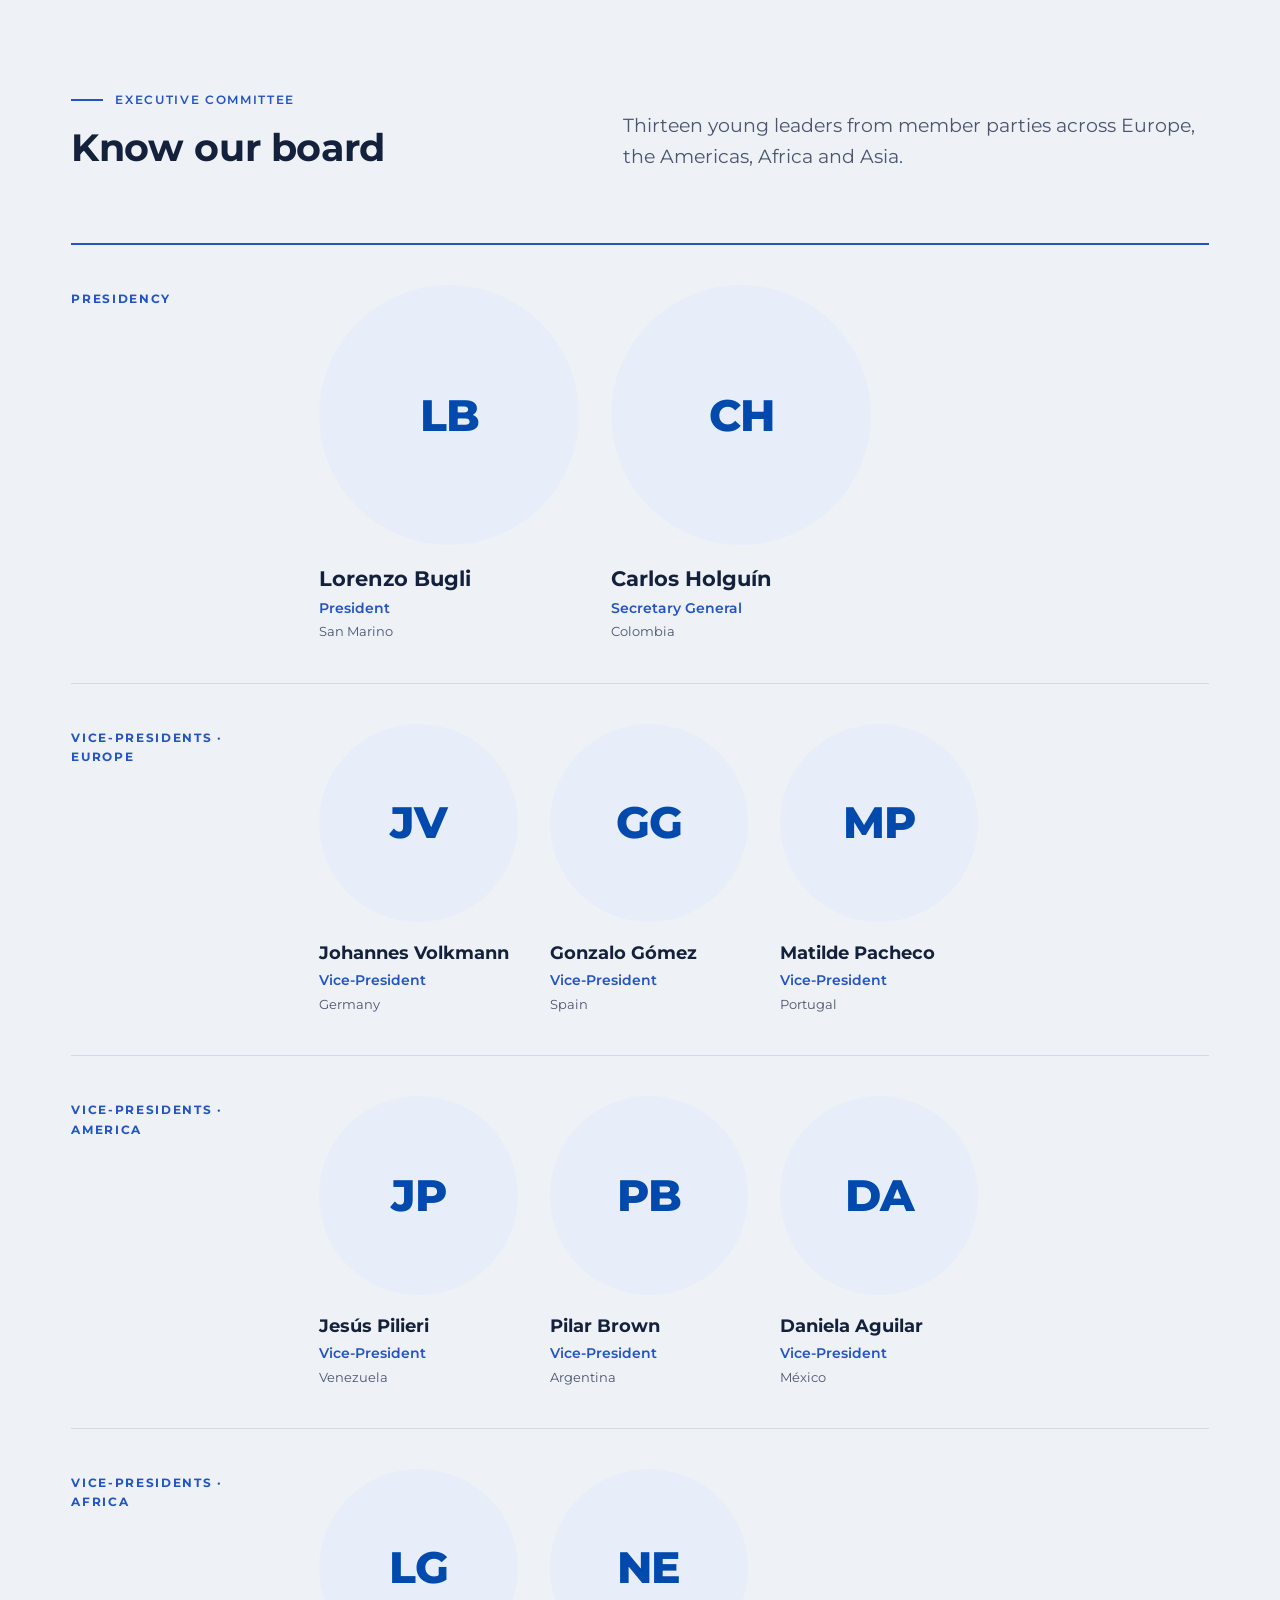
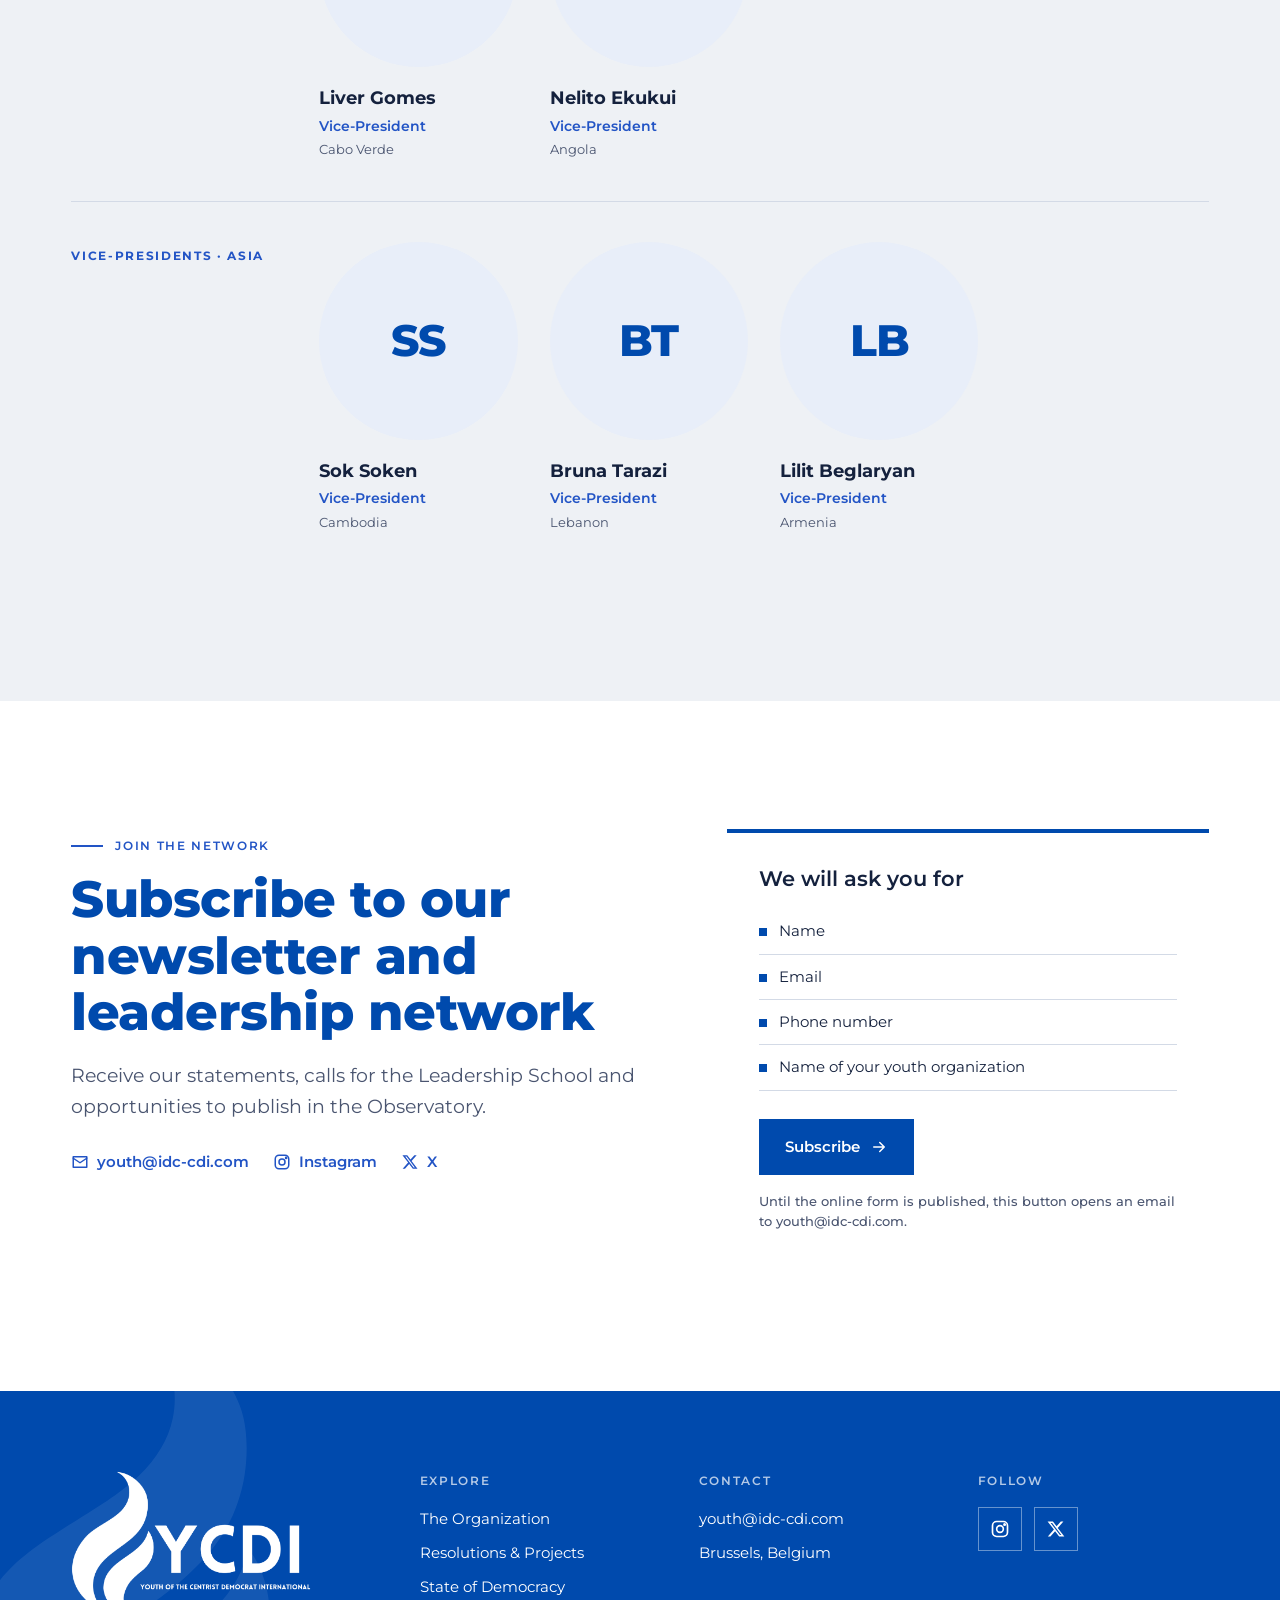
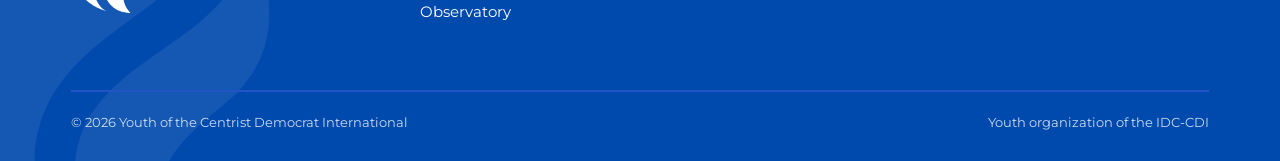
==== commit 9fde9a7f: "Nueva junta, documentos y observatorio" ====
--- a/index.html
+++ b/index.html
@@ -4,7 +4,7 @@
   <meta charset="utf-8">
   <meta name="viewport" content="width=device-width, initial-scale=1">
   <title>YCDI — Youth of the Centrist Democrat International</title>
-  <meta name="description" content="The Youth of the Centrist Democrat International (YCDI) is the youth forum of the IDC-CDI: a platform for young leaders of centre and centre-right parties to defend democracy, strengthen institutions and renew politics.">
+  <meta name="description" content="The Youth of the Centrist Democrat International (YCDI) is the youth forum of the IDC-CDI: a platform for young leaders of centre parties to defend democracy, strengthen institutions and renew politics.">
   <meta property="og:title" content="Youth of the Centrist Democrat International (YCDI)">
   <meta property="og:description" content="The youth forum of the IDC-CDI. Defending democracy, strong institutions and generational change.">
   <meta property="og:image" content="https://youthcdi.com/assets/logos/ycdi-logo-oficial.png">
@@ -28,16 +28,9 @@
         <div class="hero__intro">
           <div>
             <h1 class="display reveal" style="--d:.1s">Democracy is not inherited, <em>it is defended.</em></h1>
-            <p class="lead reveal" style="--d:.2s">The Youth of the Centrist Democrat International (YCDI) brings together the young leaders of centre and centre-right parties from every continent to defend democracy, strengthen institutions and renew politics.</p>
+            <p class="lead reveal" style="--d:.2s">The Youth of the Centrist Democrat International (YCDI) brings together the young leaders of centre parties from every continent to defend democracy, strengthen institutions and renew politics.</p>
           </div>
           <a class="btn btn--light reveal" style="--d:.3s" href="#glance">Discover the YCDI <span data-icon="arrow"></span></a>
-        </div>
-        <div class="hero__rule reveal-line"></div>
-        <div class="hero__meta reveal" style="--d:.35s">
-          <div><strong data-count="13">13</strong><span>Board members</span></div>
-          <div><strong data-count="13">13</strong><span>Countries on the board</span></div>
-          <div><strong data-count="4">4</strong><span>Continents</span></div>
-          <div><strong>2</strong><span>Official languages</span></div>
         </div>
       </div>
       <div class="scroll-cue" aria-hidden="true">Scroll</div>
@@ -143,9 +136,9 @@
             <span class="antetitulo">Executive Committee</span>
             <h2>Know our board</h2>
           </div>
-          <p class="lead reveal" style="--d:.1s">Young leaders from member parties across Europe, the Americas, Africa and Asia.</p>
+          <p class="lead reveal" style="--d:.1s">Thirteen young leaders from member parties across Europe, the Americas, Africa and Asia.</p>
         </div>
-        <div class="board" id="board-grid"></div>
+        <div id="board-grid"></div>
       </div>
     </section>
 
--- a/assets/css/main.css
+++ b/assets/css/main.css
@@ -225,6 +225,8 @@
 .chip[aria-pressed="true"] { background: var(--azul-ycdi); border-color: var(--azul-ycdi); color: #fff; }
 .chip small { font-weight: 500; opacity: .7; margin-left: 4px; }
 
+[hidden] { display: none !important; }
+
 /* Sample-data banner */
 .sample-note { display: flex; gap: 12px; align-items: flex-start; border-left: 3px solid var(--oro); background: #fff; padding: 12px 16px; font-size: 13px; color: var(--tinta-suave); }
 .sample-note strong { color: var(--tinta); }
--- a/assets/css/home.css
+++ b/assets/css/home.css
@@ -53,7 +53,13 @@
 @media (max-width: 700px) { .events { grid-auto-columns: 86%; } }
 
 /* Board */
-.board { display: grid; grid-template-columns: repeat(auto-fill, minmax(200px, 1fr)); gap: 48px 32px; }
+.board { display: grid; grid-template-columns: repeat(auto-fill, minmax(190px, 1fr)); gap: 40px 32px; }
+.board-group { display: grid; grid-template-columns: 200px minmax(0, 1fr); gap: 24px 48px; padding: 40px 0; border-top: 1px solid var(--linea); }
+.board-group:first-child { border-top: var(--filete) solid var(--azul-medio); }
+.board-group__label { font-size: 12px; letter-spacing: .14em; text-transform: uppercase; font-weight: 700; color: var(--azul-medio); padding-top: 4px; }
+.board--lead { grid-template-columns: repeat(auto-fill, minmax(220px, 260px)); }
+@media (max-width: 900px) { .board-group { grid-template-columns: 1fr; } }
+@media (max-width: 520px) { .board { grid-template-columns: 1fr 1fr; gap: 32px 16px; } .board--lead { grid-template-columns: 1fr 1fr; } .member__initials { font-size: 32px; } .member h3 { font-size: 16px; } }
 .member { text-align: left; }
 .member__photo {
   width: 100%; aspect-ratio: 1; border-radius: 50%; overflow: hidden; position: relative;
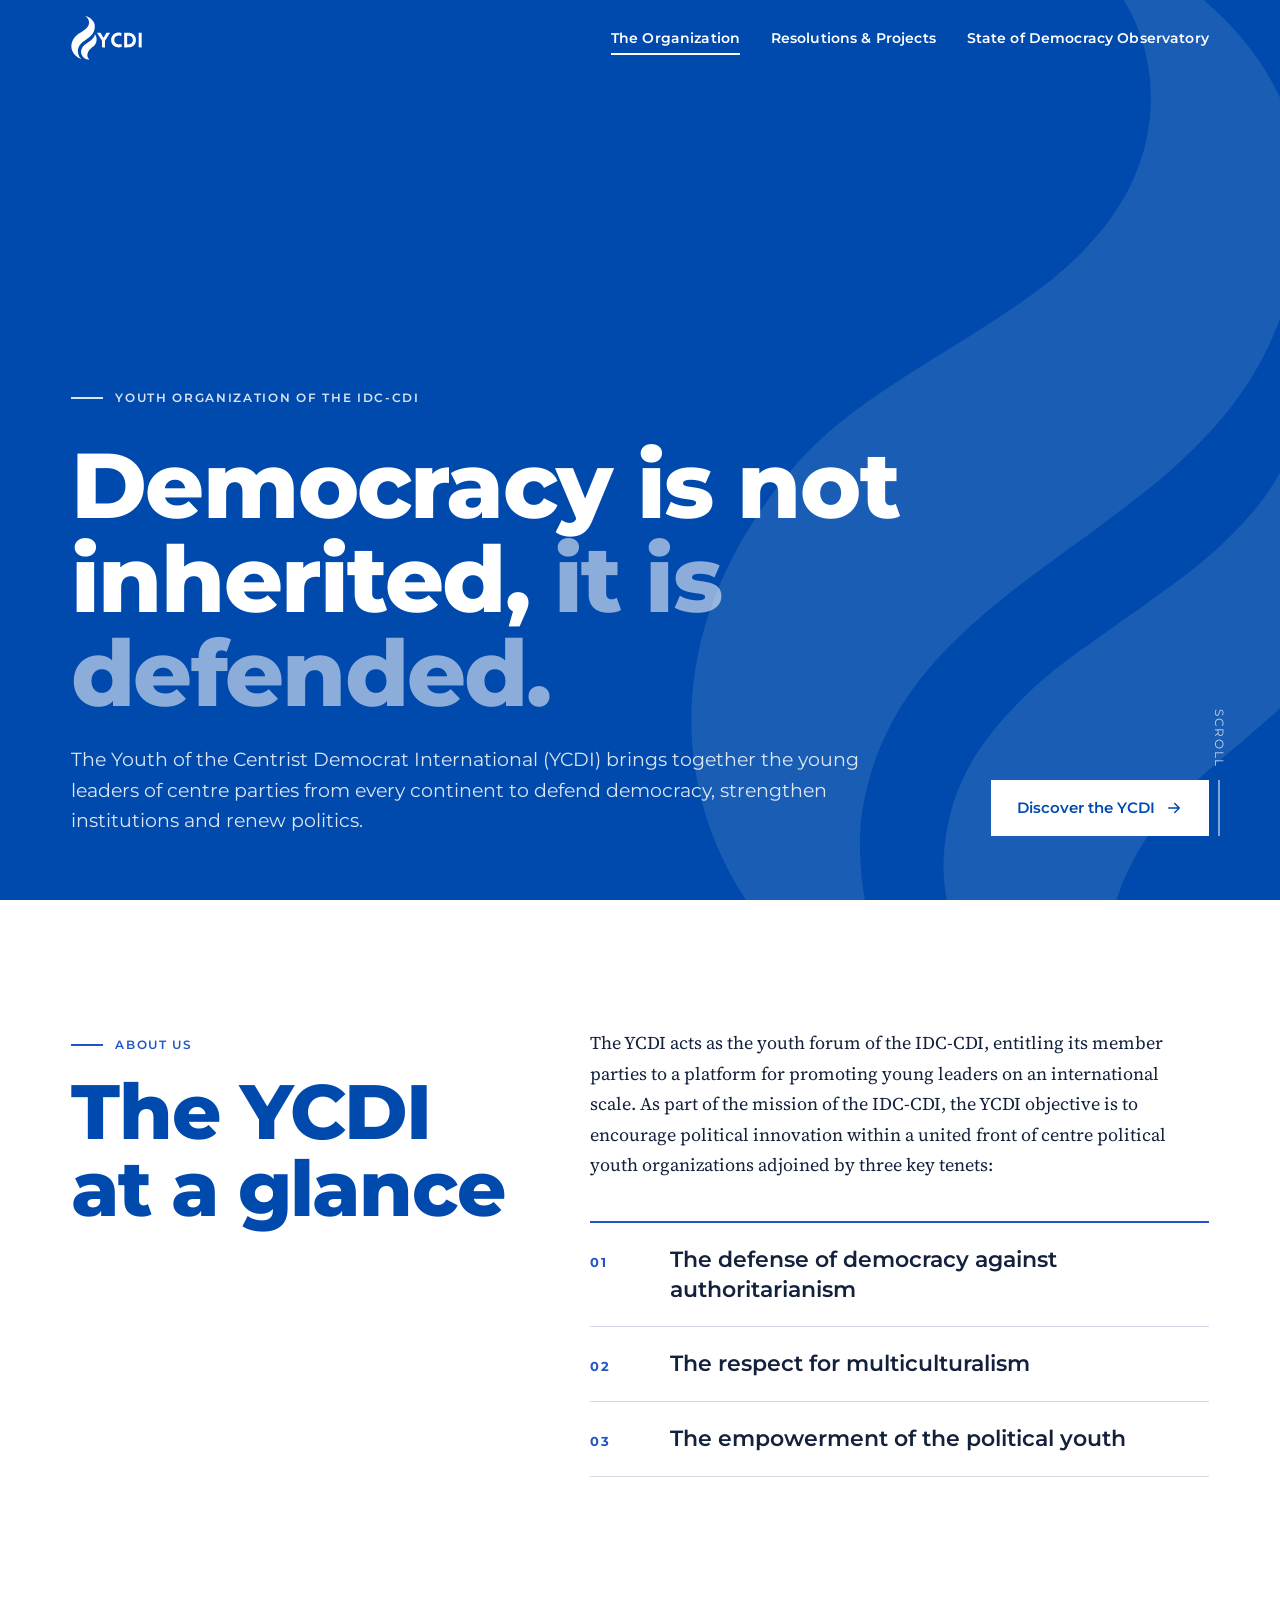
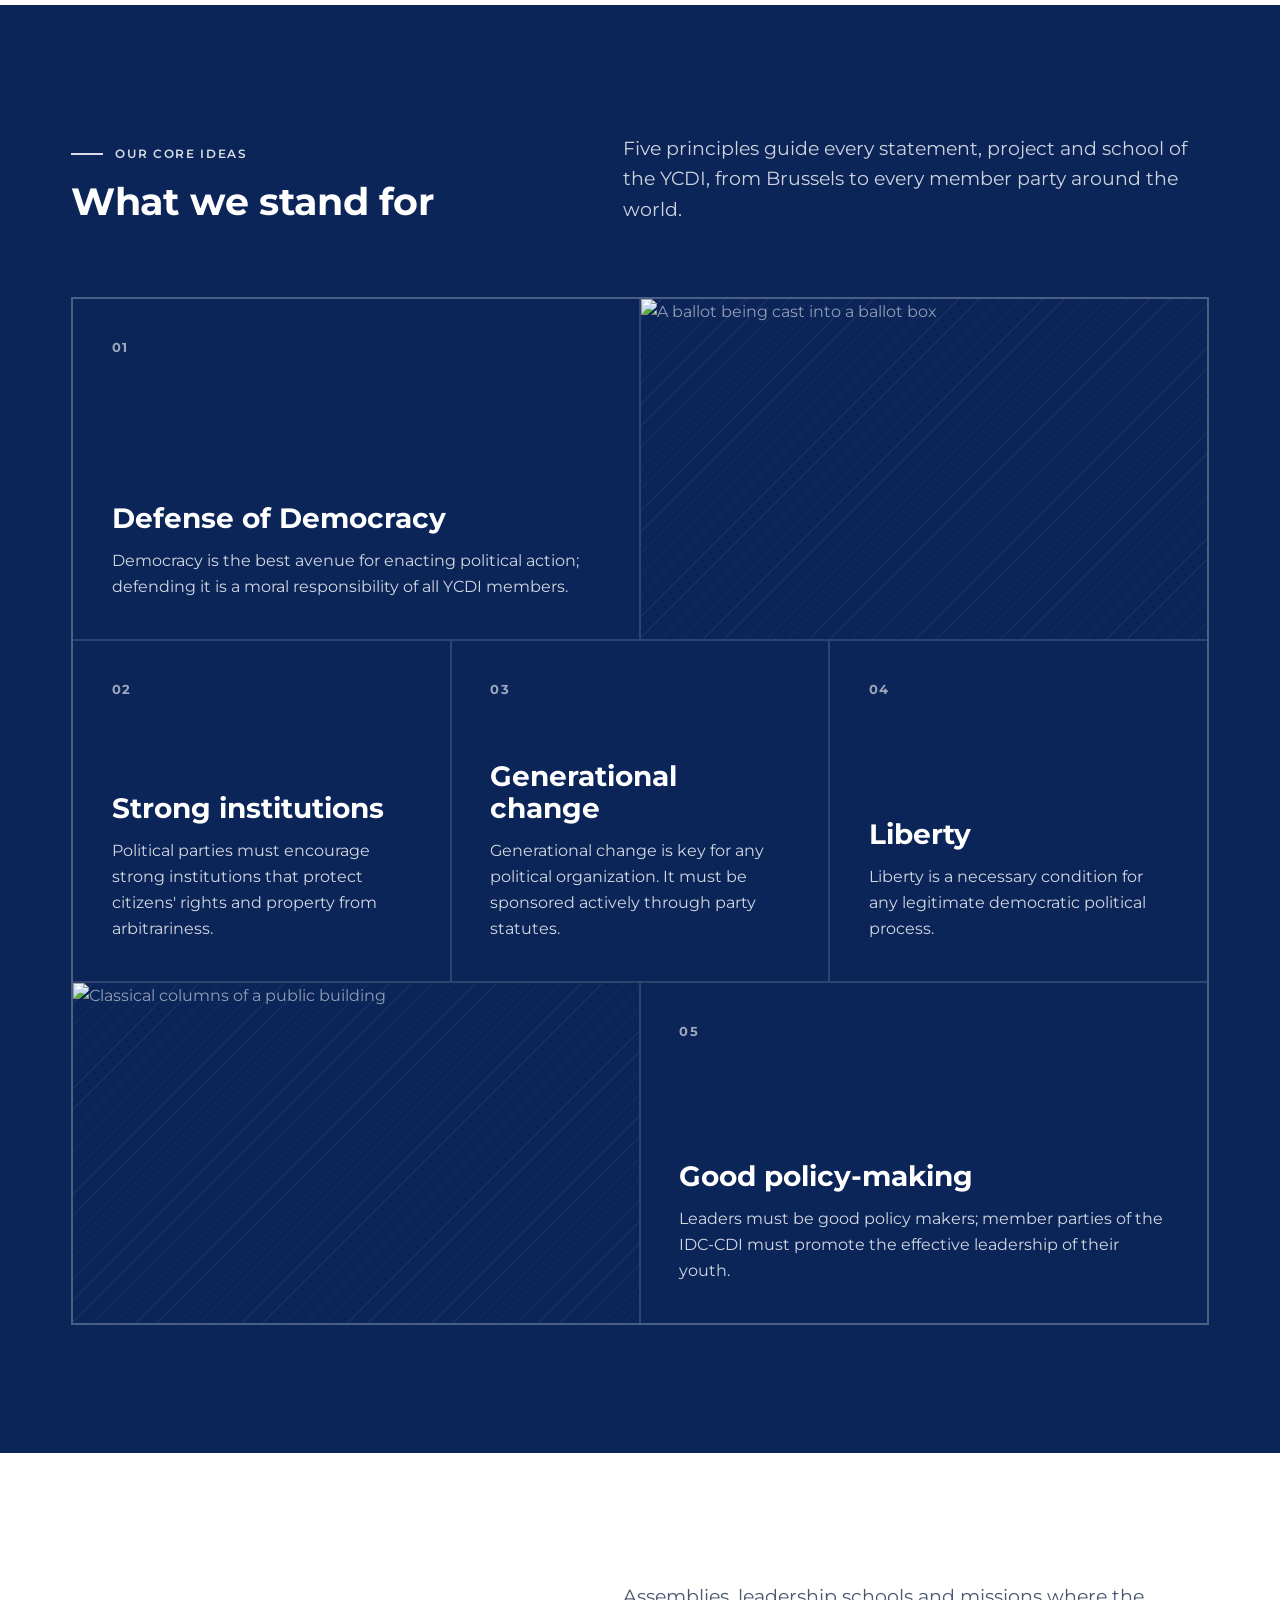
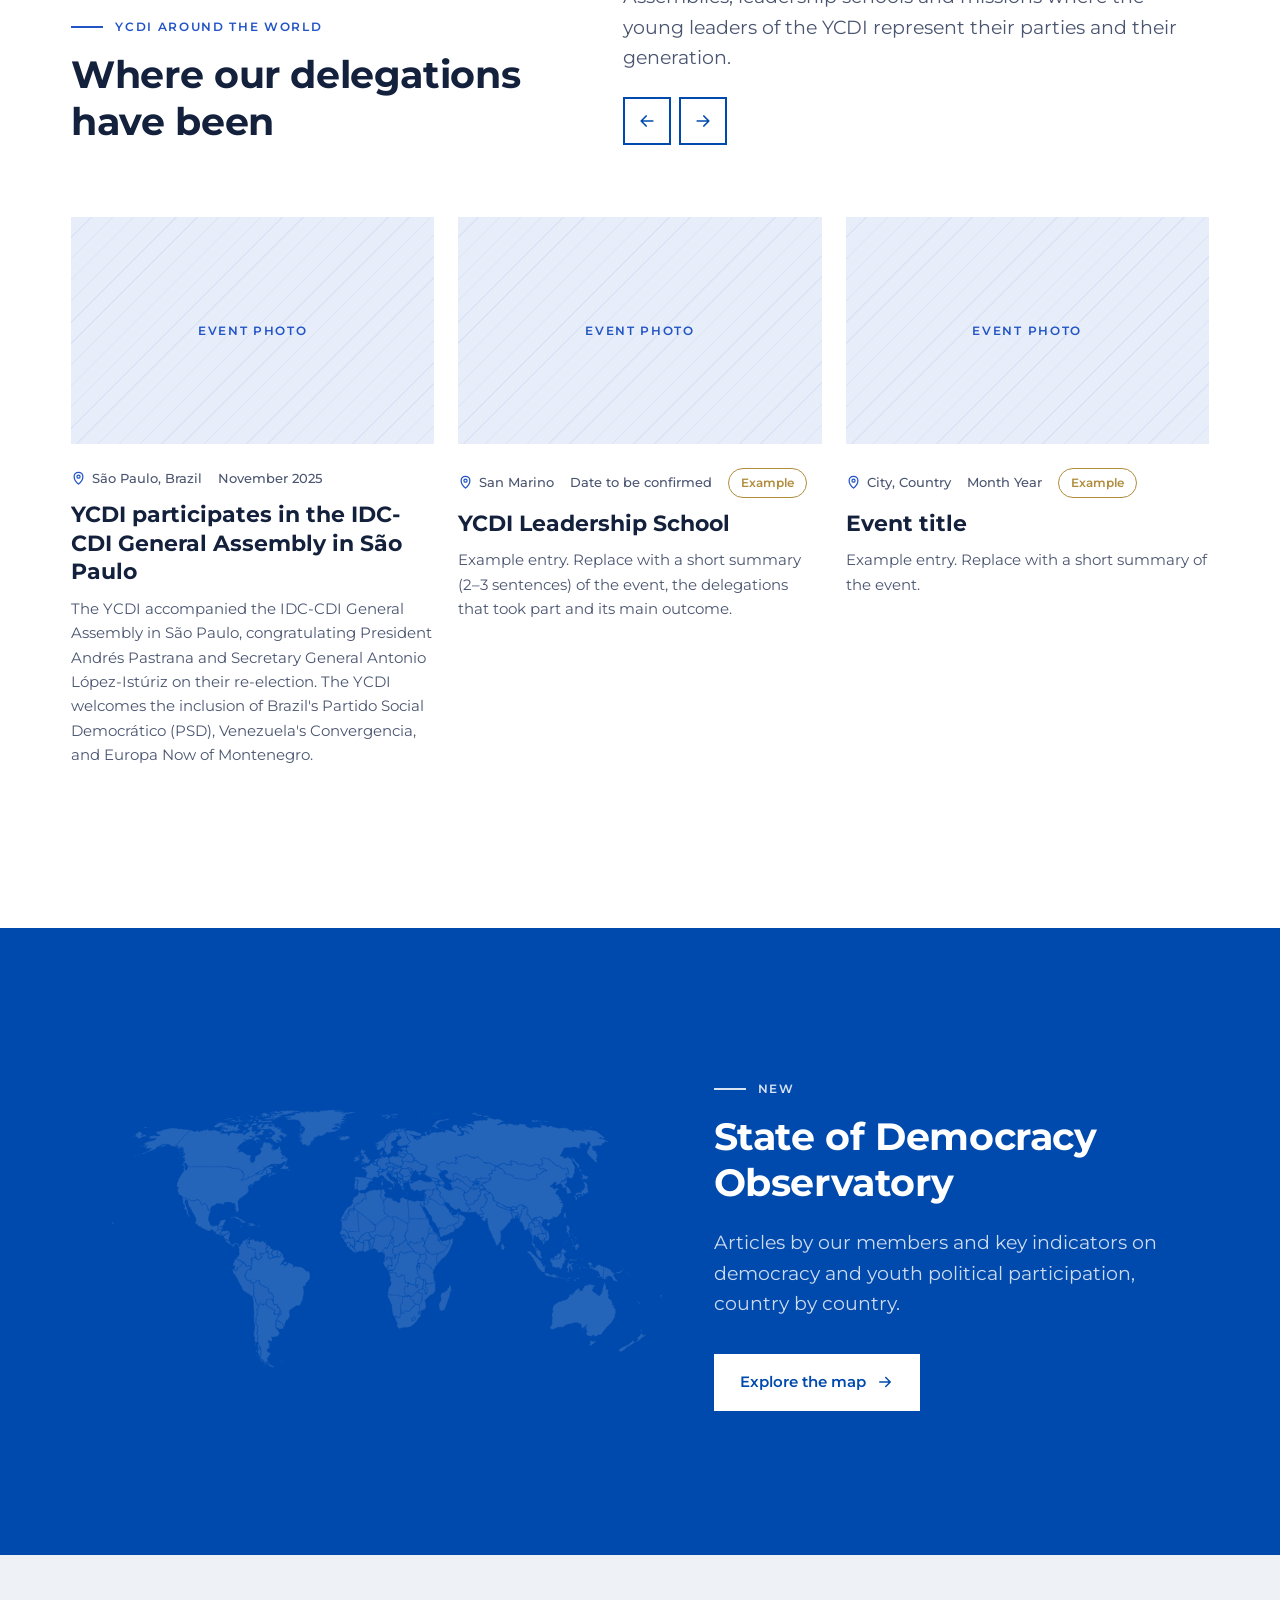
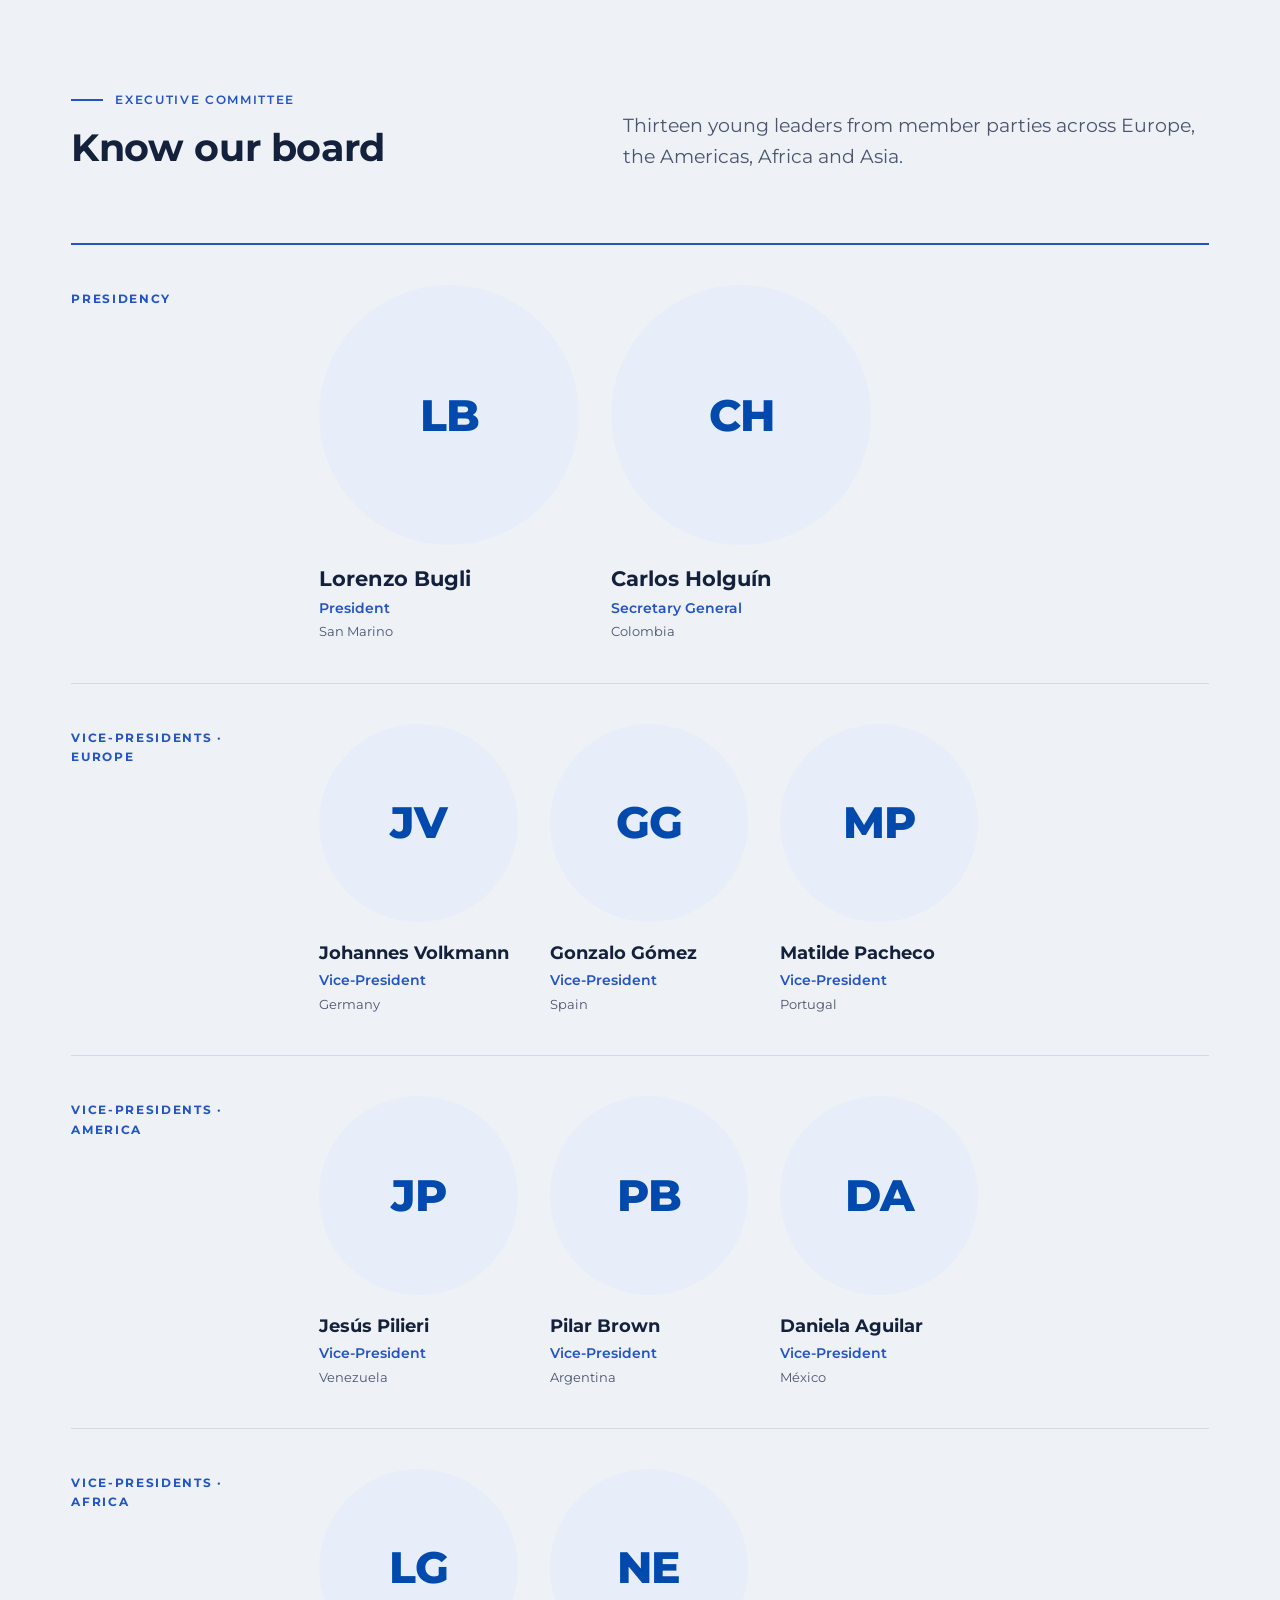
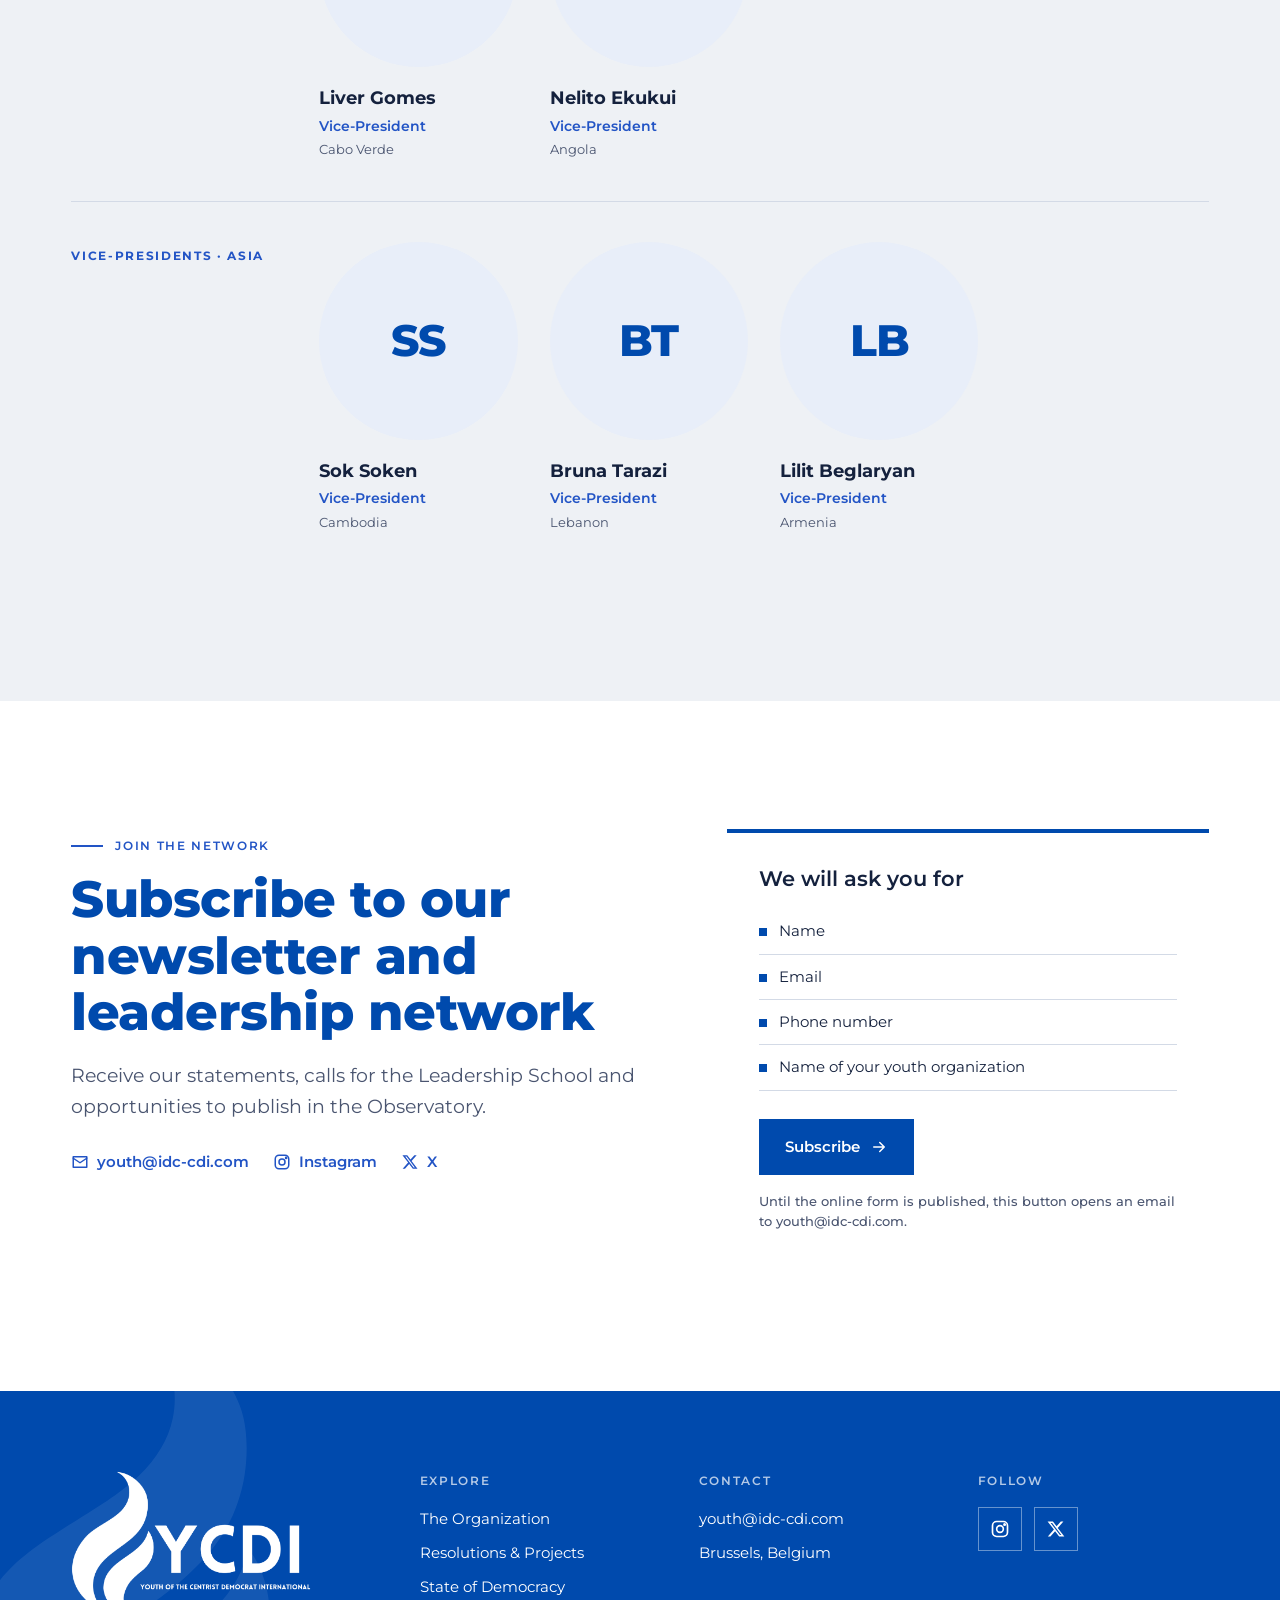
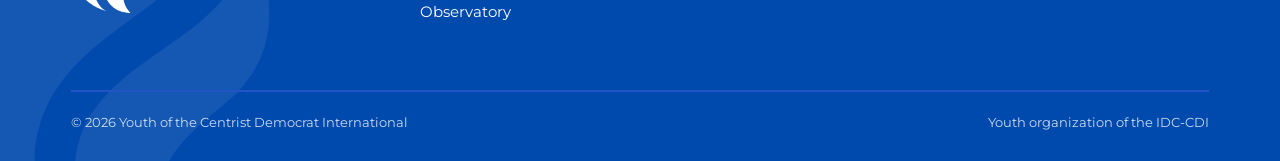
==== commit 4492adb2: "New index with pictures" ====
--- a/index.html
+++ b/index.html
@@ -70,7 +70,7 @@
             <div><h3>Defense of Democracy</h3><p>Democracy is the best avenue for enacting political action; defending it is a moral responsibility of all YCDI members.</p></div>
           </article>
           <div class="idea idea--wide idea--photo reveal" style="--d:.08s">
-            <div class="ph ph--dark"><span>Photo · ballot / vote</span></div>
+            <div class="ph ph--dark"><img src="assets/img/ideas/ballot-box.jpg" alt="A ballot being cast into a ballot box" loading="lazy" style="object-position:50% 40%"></div>
           </div>
           <article class="idea reveal">
             <span class="idea__n">02</span>
@@ -85,7 +85,7 @@
             <div><h3>Liberty</h3><p>Liberty is a necessary condition for any legitimate democratic political process.</p></div>
           </article>
           <div class="idea idea--wide idea--photo reveal">
-            <div class="ph ph--dark"><span>Photo · institutions</span></div>
+            <div class="ph ph--dark"><img src="assets/img/ideas/institutions.jpg" alt="Classical columns of a public building" loading="lazy"></div>
           </div>
           <article class="idea idea--wide reveal" style="--d:.08s">
             <span class="idea__n">05</span>
